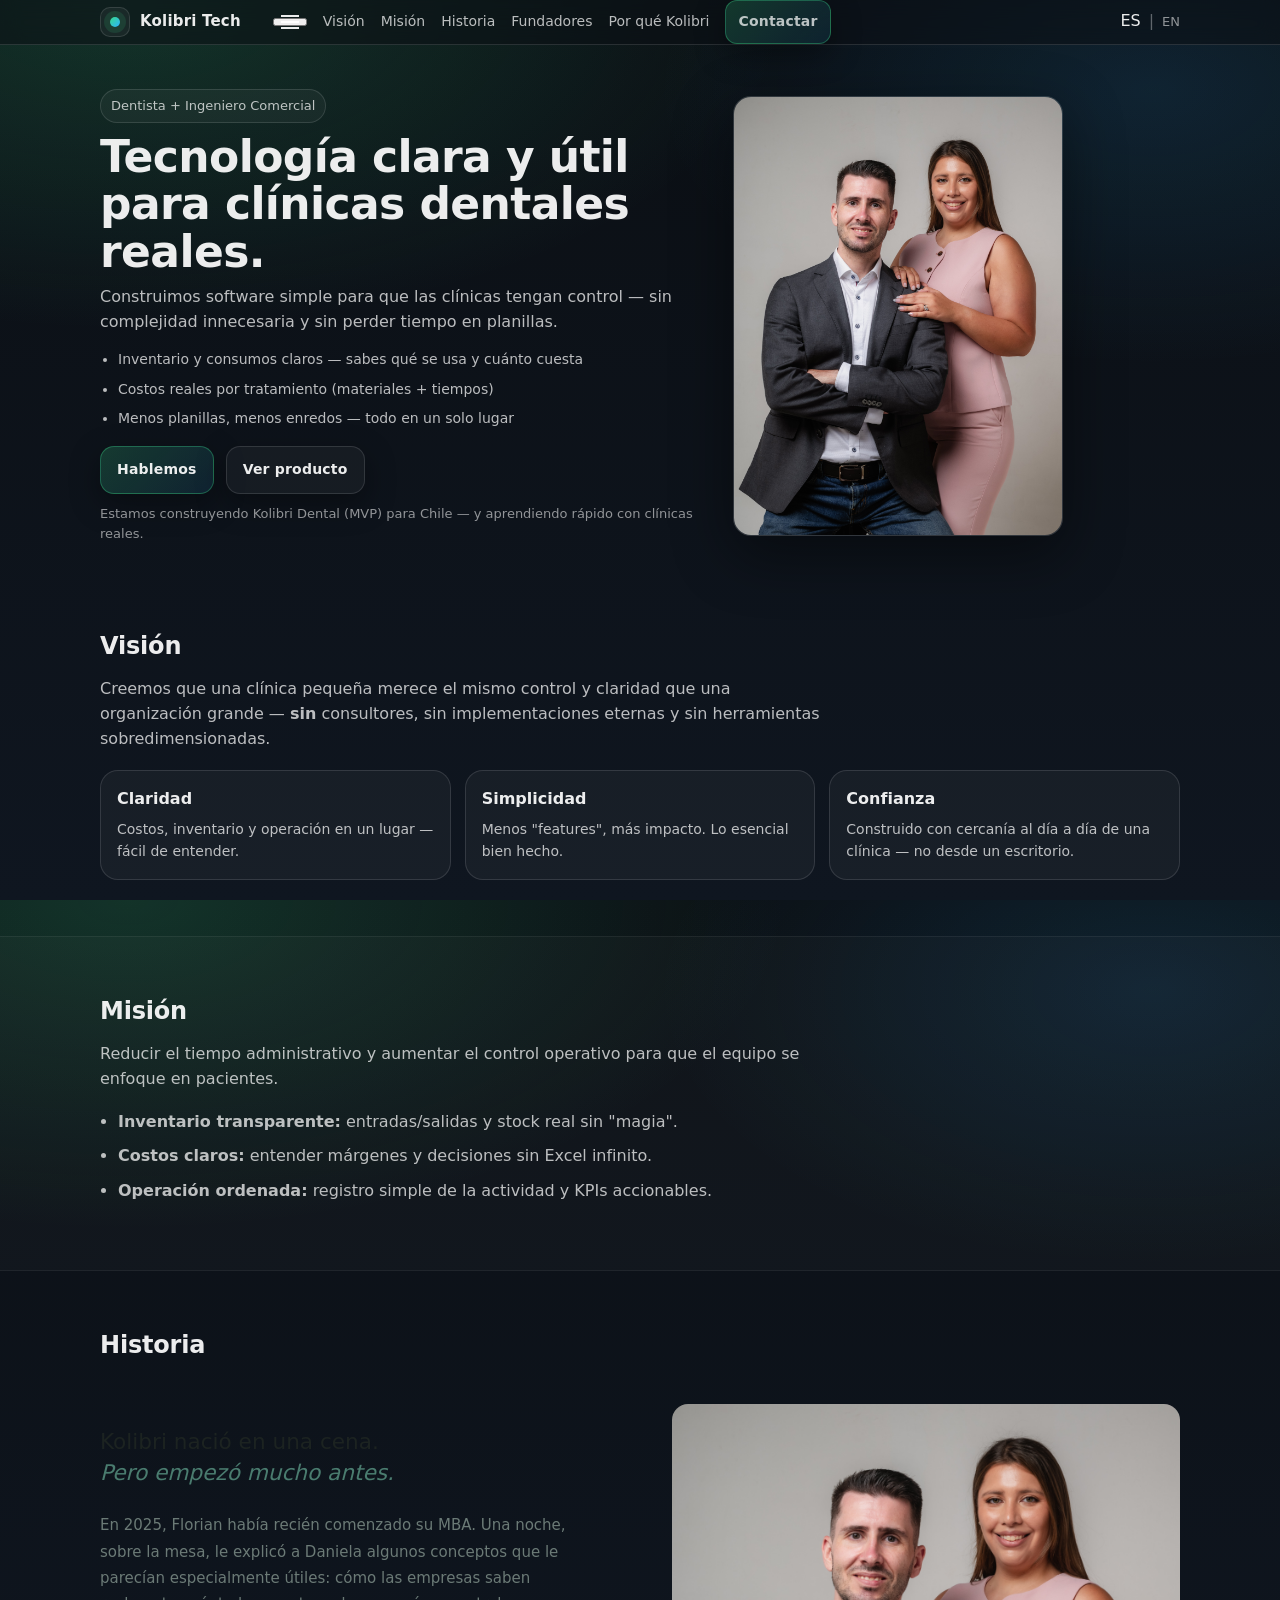
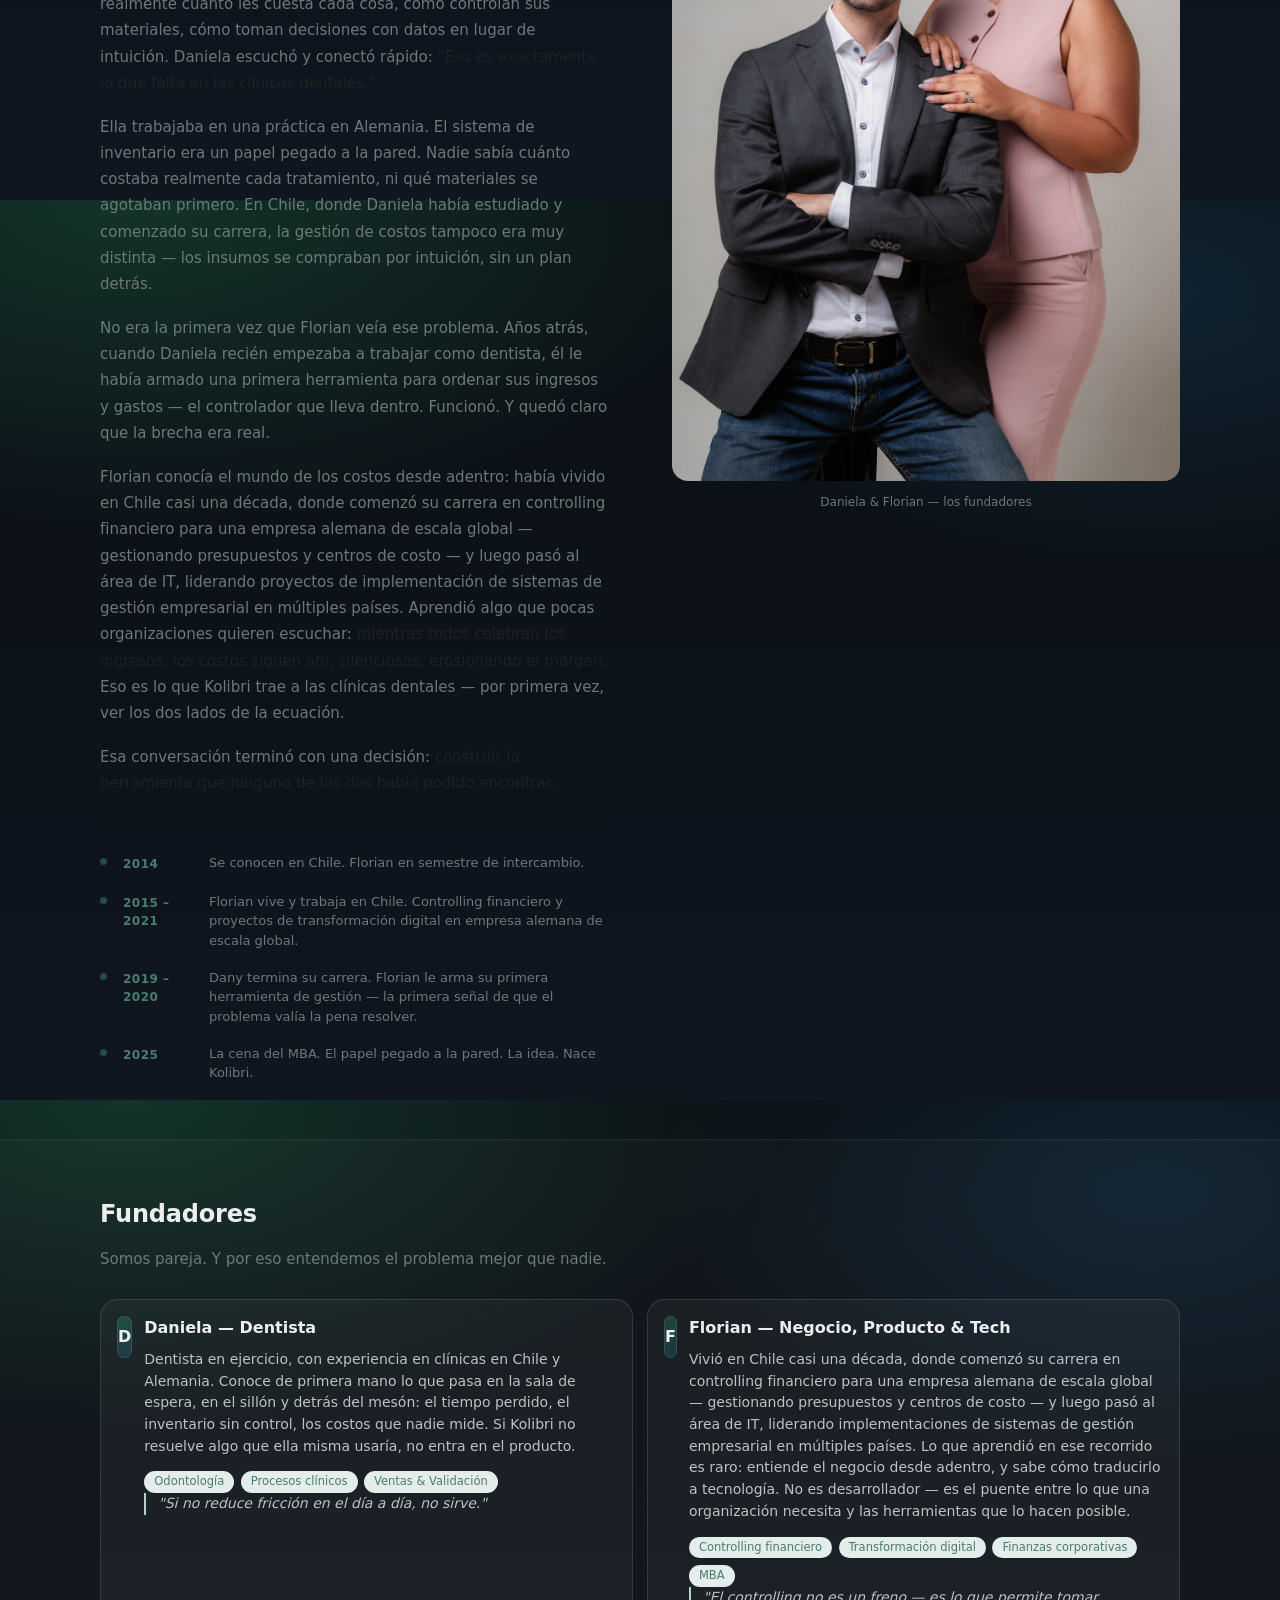
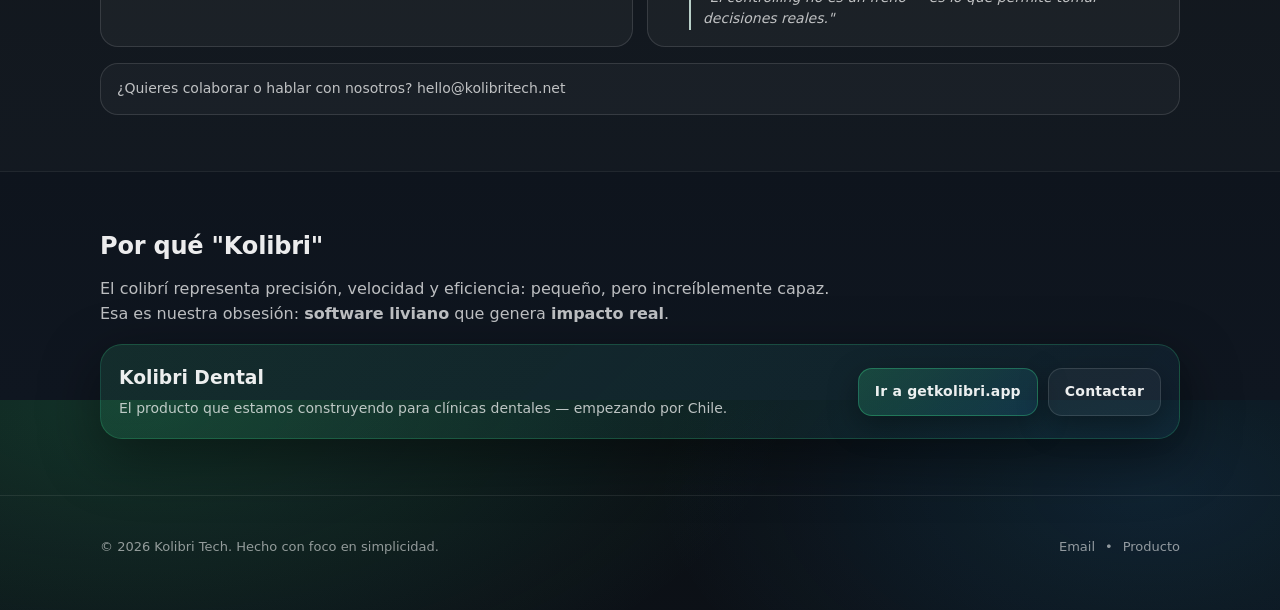
==== index.html @ c6920076 "Update index.html Update Text & Style" ====
<!doctype html>
<html lang="es">
<head>
  <meta charset="utf-8" />
  <meta name="viewport" content="width=device-width,initial-scale=1" />
  <title>Kolibri Tech</title>
  <meta name="description" content="Kolibri Tech — tecnología simple y útil para clínicas dentales reales en Latinoamérica." />
  <link rel="icon" type="image/svg+xml" href="/assets/icons/favicon.svg" />
  <meta property="og:title" content="Kolibri Tech" />
  <meta property="og:description" content="Tecnología simple y útil para clínicas dentales reales en Latinoamérica." />
  <meta property="og:type" content="website" />
  <link rel="stylesheet" href="/css/styles.css" />
  <link rel="canonical" href="https://kolibritech.net/" />
  <link rel="alternate" hreflang="es" href="https://kolibritech.net/" />
  <link rel="alternate" hreflang="en" href="https://kolibritech.net/en/" />
 
  <style>
    /* ── HISTORIA ── */
    .historia__layout {
      display: grid;
      grid-template-columns: 1fr 1fr;
      gap: 4rem;
      align-items: start;
      margin-top: 2.5rem;
    }
    .historia__intro {
      font-size: 1.35rem;
      font-weight: 400;
      line-height: 1.45;
      color: var(--color-text, #1C2321);
      margin-bottom: 1.5rem;
    }
    .historia__intro em {
      font-style: italic;
      color: var(--color-green, #4A7C6F);
    }
    .historia__body p {
      font-size: 15px;
      line-height: 1.75;
      color: var(--color-muted, #6B7A76);
      margin-bottom: 1.1rem;
    }
    .historia__body p:last-child { margin-bottom: 0; }
    .historia__body strong {
      color: var(--color-text, #1C2321);
      font-weight: 500;
    }
 
    /* Timeline strip */
    .historia__timeline {
      display: flex;
      flex-direction: column;
      gap: 0;
      margin-top: 2rem;
      border-top: 1px solid var(--color-border, rgba(28,35,33,.1));
      padding-top: 1.5rem;
    }
    .tl-item {
      display: flex;
      gap: 1rem;
      padding-bottom: 1.1rem;
      position: relative;
    }
    .tl-item:last-child { padding-bottom: 0; }
    .tl-year {
      font-size: 12px;
      font-weight: 600;
      color: #4A7C6F;
      min-width: 70px;
      padding-top: 2px;
      letter-spacing: .04em;
    }
    .tl-text {
      font-size: 13px;
      color: var(--color-muted, #6B7A76);
      line-height: 1.5;
    }
    .tl-dot {
      width: 7px;
      height: 7px;
      border-radius: 50%;
      background: #4A7C6F;
      margin-top: 5px;
      flex-shrink: 0;
      opacity: .5;
    }
 
    /* Photo column */
    .historia__photo-col {
      position: sticky;
      top: 80px;
    }
    .historia__photo {
      width: 100%;
      border-radius: 16px;
      display: block;
      object-fit: cover;
      aspect-ratio: 3/4;
    }
    .historia__photo-caption {
      font-size: 12px;
      color: var(--color-muted, #6B7A76);
      margin-top: .75rem;
      text-align: center;
    }
 
    /* ── FUNDADORES revisados ── */
    .founders__photo {
      width: 100%;
      border-radius: 14px;
      margin-bottom: 2rem;
      display: block;
      object-fit: cover;
      max-height: 320px;
      object-position: top;
    }
    .founderCard__tags {
      display: flex;
      flex-wrap: wrap;
      gap: .4rem;
      margin-top: .875rem;
    }
    .founderCard__tag {
      background: var(--color-green-light, #E4EDEB);
      color: #4A7C6F;
      border-radius: 100px;
      padding: 2px 10px;
      font-size: 11.5px;
    }
    .founderCard__quote {
      font-size: 13px;
      font-style: italic;
      color: var(--color-muted, #6B7A76);
      border-left: 2px solid #B8CFC8;
      padding-left: .75rem;
      margin-top: .875rem;
    }
    .founders__subhead {
      font-size: 15px;
      color: var(--color-muted, #6B7A76);
      margin-bottom: 1.75rem;
      max-width: 540px;
    }
 
    /* ── HERO badge ── */
    .badge--duo {
      display: inline-flex;
      align-items: center;
      gap: .4rem;
    }
    .badge--duo span { opacity: .45; }
 
    /* Responsive */
    @media (max-width: 760px) {
      .historia__layout { grid-template-columns: 1fr; gap: 2rem; }
      .historia__photo-col { position: static; }
      .historia__photo { aspect-ratio: 4/3; }
    }
  </style>
</head>
<body>
  <a class="skip-link" href="#main">Saltar al contenido</a>
 
  <!-- Header -->
  <header class="header">
    <div class="container header__inner">
      <a class="brand" href="#">
        <span class="brand__mark" aria-hidden="true"><span class="dot"></span></span>
        <span class="brand__text">Kolibri Tech</span>
      </a>
      <nav class="nav" aria-label="Navegación principal">
        <button class="nav__toggle" type="button" aria-expanded="false" aria-controls="navMenu">
          <span class="nav__toggleLines" aria-hidden="true"></span>
          <span class="sr-only">Abrir menú</span>
        </button>
        <ul class="nav__menu" id="navMenu">
          <li><a href="#vision">Visión</a></li>
          <li><a href="#mission">Misión</a></li>
          <li><a href="#story">Historia</a></li>
          <li><a href="#founders">Fundadores</a></li>
          <li><a href="#why">Por qué Kolibri</a></li>
          <li><a class="btn btn--small" href="mailto:hello@kolibritech.net">Contactar</a></li>
        </ul>
        <div class="lang" aria-label="Selector de idioma">
          <span class="lang__active">ES</span>
          <span class="lang__sep">|</span>
          <a class="lang__link" href="/en/">EN</a>
        </div>
      </nav>
    </div>
  </header>
 
  <main id="main">
 
    <!-- Hero -->
    <section class="hero">
      <div class="container hero__grid">
        <div class="hero__copy">
          <p class="badge">Dentista + Ingeniero Comercial</p>
          <h1>Tecnología clara y útil para clínicas dentales reales.</h1>
          <p class="lead">
            Construimos software simple para que las clínicas tengan control — sin complejidad innecesaria y sin perder tiempo en planillas.
          </p>
          <ul class="hero__bullets">
            <li>Inventario y consumos claros — sabes qué se usa y cuánto cuesta</li>
            <li>Costos reales por tratamiento (materiales + tiempos)</li>
            <li>Menos planillas, menos enredos — todo en un solo lugar</li>
          </ul>
          <div class="hero__cta">
            <a class="btn" href="mailto:hello@kolibritech.net">Hablemos</a>
            <a class="btn btn--ghost" href="https://getkolibri.app" target="_blank" rel="noreferrer">Ver producto</a>
          </div>
          <p class="fineprint">
            Estamos construyendo Kolibri Dental (MVP) para Chile — y aprendiendo rápido con clínicas reales.
          </p>
        </div>
        <div class="hero__media" aria-label="Foto de los fundadores">
          <img class="hero__photo" src="/img/founders.jpg" alt="Daniela y Florian, fundadores de Kolibri Tech" loading="eager" />
        </div>
      </div>
    </section>
 
    <!-- Vision -->
    <section class="section" id="vision">
      <div class="container">
        <h2>Visión</h2>
        <p class="textWide">
          Creemos que una clínica pequeña merece el mismo control y claridad que una organización grande —
          <strong>sin</strong> consultores, sin implementaciones eternas y sin herramientas sobredimensionadas.
        </p>
        <div class="cards">
          <div class="card">
            <h3>Claridad</h3>
            <p>Costos, inventario y operación en un lugar — fácil de entender.</p>
          </div>
          <div class="card">
            <h3>Simplicidad</h3>
            <p>Menos "features", más impacto. Lo esencial bien hecho.</p>
          </div>
          <div class="card">
            <h3>Confianza</h3>
            <p>Construido con cercanía al día a día de una clínica — no desde un escritorio.</p>
          </div>
        </div>
      </div>
    </section>
 
    <!-- Mission -->
    <section class="section section--alt" id="mission">
      <div class="container">
        <h2>Misión</h2>
        <p class="textWide">
          Reducir el tiempo administrativo y aumentar el control operativo para que el equipo se enfoque en pacientes.
        </p>
        <ul class="bullets">
          <li><strong>Inventario transparente:</strong> entradas/salidas y stock real sin "magia".</li>
          <li><strong>Costos claros:</strong> entender márgenes y decisiones sin Excel infinito.</li>
          <li><strong>Operación ordenada:</strong> registro simple de la actividad y KPIs accionables.</li>
        </ul>
      </div>
    </section>
 
    <!-- Historia -->
    <section class="section" id="story">
      <div class="container">
        <h2>Historia</h2>
 
        <div class="historia__layout">
 
          <!-- LEFT: texto -->
          <div>
            <p class="historia__intro">
              Kolibri nació en una cena.<br>
              <em>Pero empezó mucho antes.</em>
            </p>
 
            <div class="historia__body">
              <p>
                En 2025, Florian había recién comenzado su MBA. Una noche, sobre la mesa,
                le explicó a Daniela algunos conceptos que le parecían especialmente útiles:
                cómo las empresas saben realmente cuánto les cuesta cada cosa, cómo controlan
                sus materiales, cómo toman decisiones con datos en lugar de intuición.
                Daniela escuchó y conectó rápido:
                <strong>"Eso es exactamente lo que falta en las clínicas dentales."</strong>
              </p>
              <p>
                Ella trabajaba en una práctica en Alemania. El sistema de inventario
                era un papel pegado a la pared. Nadie sabía cuánto costaba realmente
                cada tratamiento, ni qué materiales se agotaban primero. En Chile,
                donde Daniela había estudiado y comenzado su carrera, la gestión de costos
                tampoco era muy distinta — los insumos se compraban por intuición, sin un plan detrás.
              </p>
              <p>
                No era la primera vez que Florian veía ese problema. Años atrás, cuando
                Daniela recién empezaba a trabajar como dentista, él le había armado una
                primera herramienta para ordenar sus ingresos y gastos — el controlador
                que lleva dentro. Funcionó. Y quedó claro que la brecha era real.
              </p>
              <p>
                Florian conocía el mundo de los costos desde adentro: había vivido en Chile
                casi una década, donde comenzó su carrera en controlling financiero para una
                empresa alemana de escala global — gestionando presupuestos y centros de costo —
                y luego pasó al área de IT, liderando proyectos de implementación de sistemas
                de gestión empresarial en múltiples países. Aprendió algo que pocas
                organizaciones quieren escuchar: <strong>mientras todos celebran los ingresos,
                los costos siguen ahí, silenciosos, erosionando el margen.</strong>
                Eso es lo que Kolibri trae a las clínicas dentales — por primera vez,
                ver los dos lados de la ecuación.
              </p>
              <p>
                Esa conversación terminó con una decisión:
                <strong>construir la herramienta que ninguno de los dos había podido encontrar.</strong>
              </p>
            </div>
 
            <div class="historia__timeline">
              <div class="tl-item">
                <div class="tl-dot"></div>
                <div class="tl-year">2014</div>
                <div class="tl-text">Se conocen en Chile. Florian en semestre de intercambio.</div>
              </div>
              <div class="tl-item">
                <div class="tl-dot"></div>
                <div class="tl-year">2015 – 2021</div>
                <div class="tl-text">Florian vive y trabaja en Chile. Controlling financiero y proyectos de transformación digital en empresa alemana de escala global.</div>
              </div>
              <div class="tl-item">
                <div class="tl-dot"></div>
                <div class="tl-year">2019 – 2020</div>
                <div class="tl-text">Dany termina su carrera. Florian le arma su primera herramienta de gestión — la primera señal de que el problema valía la pena resolver.</div>
              </div>
              <div class="tl-item">
                <div class="tl-dot"></div>
                <div class="tl-year">2025</div>
                <div class="tl-text">La cena del MBA. El papel pegado a la pared. La idea. Nace Kolibri.</div>
              </div>
            </div>
          </div>
 
          <!-- RIGHT: foto -->
          <div class="historia__photo-col">
            <img
              class="historia__photo"
              src="/img/founders.jpg"
              alt="Daniela y Florian, fundadores de Kolibri Tech"
              loading="lazy"
            />
            <p class="historia__photo-caption">Daniela &amp; Florian — los fundadores</p>
          </div>
 
        </div>
      </div>
    </section>
 
    <!-- Fundadores -->
    <section class="section section--alt" id="founders">
      <div class="container">
        <h2>Fundadores</h2>
        <p class="founders__subhead">
          Somos pareja. Y por eso entendemos el problema mejor que nadie.
        </p>
 
        <div class="founders">
          <article class="founderCard">
            <div class="founderCard__avatar" aria-hidden="true">D</div>
            <div>
              <h3>Daniela — Dentista</h3>
              <p>
                Dentista en ejercicio, con experiencia en clínicas en Chile y Alemania.
                Conoce de primera mano lo que pasa en la sala de espera, en el sillón
                y detrás del mesón: el tiempo perdido, el inventario sin control, los costos
                que nadie mide. Si Kolibri no resuelve algo que ella misma usaría,
                no entra en el producto.
              </p>
              <div class="founderCard__tags">
                <span class="founderCard__tag">Odontología</span>
                <span class="founderCard__tag">Procesos clínicos</span>
                <span class="founderCard__tag">Ventas &amp; Validación</span>
              </div>
              <p class="founderCard__quote">"Si no reduce fricción en el día a día, no sirve."</p>
            </div>
          </article>
 
          <article class="founderCard">
            <div class="founderCard__avatar" aria-hidden="true">F</div>
            <div>
              <h3>Florian — Negocio, Producto &amp; Tech</h3>
              <p>
                Vivió en Chile casi una década, donde comenzó su carrera en controlling
                financiero para una empresa alemana de escala global — gestionando presupuestos
                y centros de costo — y luego pasó al área de IT, liderando implementaciones
                de sistemas de gestión empresarial en múltiples países. Lo que aprendió en ese
                recorrido es raro: entiende el negocio desde adentro, y sabe cómo traducirlo
                a tecnología. No es desarrollador — es el puente entre lo que una organización
                necesita y las herramientas que lo hacen posible.
              </p>
              <div class="founderCard__tags">
                <span class="founderCard__tag">Controlling financiero</span>
                <span class="founderCard__tag">Transformación digital</span>
                <span class="founderCard__tag">Finanzas corporativas</span>
                <span class="founderCard__tag">MBA</span>
              </div>
              <p class="founderCard__quote">"El controlling no es un freno — es lo que permite tomar decisiones reales."</p>
            </div>
          </article>
        </div>
 
        <div class="note">
          <p>¿Quieres colaborar o hablar con nosotros? <a href="mailto:hello@kolibritech.net">hello@kolibritech.net</a></p>
        </div>
      </div>
    </section>
 
    <!-- Why Kolibri -->
    <section class="section" id="why">
      <div class="container">
        <h2>Por qué "Kolibri"</h2>
        <p class="textWide">
          El colibrí representa precisión, velocidad y eficiencia: pequeño, pero increíblemente capaz.
          Esa es nuestra obsesión: <strong>software liviano</strong> que genera <strong>impacto real</strong>.
        </p>
        <div class="ctaCard">
          <div>
            <h3>Kolibri Dental</h3>
            <p>El producto que estamos construyendo para clínicas dentales — empezando por Chile.</p>
          </div>
          <div class="ctaCard__actions">
            <a class="btn" href="https://getkolibri.app" target="_blank" rel="noreferrer">Ir a getkolibri.app</a>
            <a class="btn btn--ghost" href="mailto:hello@kolibritech.net">Contactar</a>
          </div>
        </div>
      </div>
    </section>
 
    <!-- Footer -->
    <footer class="footer">
      <div class="container footer__inner">
        <p>© <span id="year"></span> Kolibri Tech. Hecho con foco en simplicidad.</p>
        <div class="footer__links">
          <a href="mailto:hello@kolibritech.net">Email</a>
          <span aria-hidden="true">•</span>
          <a href="https://getkolibri.app" target="_blank" rel="noreferrer">Producto</a>
        </div>
      </div>
    </footer>
 
  </main>
  <script src="/js/main.js"></script>
</body>
</html>
---- css/styles.css ----
:root{
  --bg: #0b0f14;
  --bg2: #0f1620;
  --card: rgba(255,255,255,0.06);
  --card2: rgba(255,255,255,0.10);
  --text: rgba(255,255,255,0.92);
  --muted: rgba(255,255,255,0.72);
  --muted2: rgba(255,255,255,0.55);
  --border: rgba(255,255,255,0.12);
  --accent: #39d98a; /* Kolibri-ish green (adjust later) */
  --accent2: #2bb3ff;
  --shadow: 0 18px 60px rgba(0,0,0,0.45);
  --radius: 18px;
  --max: 1080px;
  --font: ui-sans-serif, system-ui, -apple-system, Segoe UI, Roboto, Helvetica, Arial, "Apple Color Emoji","Segoe UI Emoji";
}

*{ box-sizing:border-box; }
html,body{ height:100%; }
body{
  margin:0;
  background: radial-gradient(1200px 600px at 10% 0%, rgba(57,217,138,0.18), transparent 55%),
              radial-gradient(900px 500px at 90% 10%, rgba(43,179,255,0.12), transparent 55%),
              linear-gradient(180deg, var(--bg), var(--bg2));
  color:var(--text);
  font-family:var(--font);
  line-height:1.55;
}

a{ color:inherit; text-decoration:none; }
a:hover{ text-decoration:underline; text-underline-offset: 4px; }

.container{
  width: min(var(--max), calc(100% - 40px));
  margin: 0 auto;
}

.sr-only{
  position:absolute;
  width:1px;height:1px;
  padding:0;margin:-1px;
  overflow:hidden;clip:rect(0,0,0,0);
  white-space:nowrap;border:0;
}

.skip-link{
  position:absolute;
  left:-999px; top:auto;
  width:1px; height:1px;
  overflow:hidden;
}
.skip-link:focus{
  left:20px; top:16px;
  width:auto; height:auto;
  padding:10px 12px;
  background: rgba(0,0,0,0.7);
  border:1px solid var(--border);
  border-radius: 10px;
  z-index: 9999;
}

/* Header */
.header{
  position: sticky;
  top: 0;
  z-index: 50;
  backdrop-filter: blur(10px);
  background: rgba(11,15,20,0.55);
  border-bottom: 1px solid var(--border);
}
.header__inner {
  display: flex;
  align-items: center;
  gap: 2rem;
}

.brand{
  display:flex;
  align-items:center;
  gap:10px;
  font-weight: 700;
  letter-spacing: 0.2px;
}
.brand__mark{
  width: 30px;
  height: 30px;
  border-radius: 10px;
  border: 1px solid var(--border);
  display:grid;
  place-items:center;
  background: rgba(255,255,255,0.05);
}
.brand__mark .dot{
  width: 10px;
  height: 10px;
  border-radius: 999px;
  background: linear-gradient(135deg, var(--accent), var(--accent2));
  box-shadow: 0 0 0 6px rgba(57,217,138,0.12);
}
.brand__text{ font-size: 15px; }

/* Nav */
.nav{
  position: relative;
  flex: 1;            /* NEU: nimmt den verfügbaren Platz ein */
  display: flex;      /* NEU: damit Menü + Language sauber in einer Linie sind */
  align-items: center;
  justify-content: flex-end;  /* Menü nach rechts schieben */
  gap: 16px;
}
.nav__toggleLines{
  display:block;
  width:18px;height:2px;
  background: var(--text);
  position:relative;
}
.nav__toggleLines::before,
.nav__toggleLines::after{
  content:"";
  position:absolute; left:0;
  width:18px;height:2px;
  background: var(--text);
}
.nav__toggleLines::before{ top:-6px; }
.nav__toggleLines::after{ top:6px; }

.nav__menu{
  list-style:none;
  display:flex;
  align-items:center;
  gap:16px;
  margin:0;
  padding:0;
}
.nav__menu a{
  color: var(--muted);
  font-size: 14px;
}
.nav__menu a:hover{ color: var(--text); text-decoration:none; }

@media (max-width: 860px){
  .nav__toggle{ display:inline-flex; align-items:center; }
  .nav__menu{
    position:absolute;
    right:0;
    top:52px;
    width: min(320px, calc(100vw - 24px));
    display:none;
    flex-direction:column;
    align-items:stretch;
    gap:0;
    padding:10px;
    border-radius: 14px;
    background: rgba(11,15,20,0.92);
    border:1px solid var(--border);
    box-shadow: var(--shadow);
  }
  .nav__menu.open{ display:flex; }
  .nav__menu li a{
    display:block;
    padding:12px 10px;
    border-radius: 12px;
  }
  .nav__menu li a:hover{
    background: rgba(255,255,255,0.06);
  }
}

.lang{
  display:flex;
  align-items:center;
  gap:8px;
  margin-left: auto;   /* statt 14px */
}
.lang__link{
  color: var(--muted2);
  font-size: 13px;
  text-decoration: none;
}
.lang__link:hover{ color: var(--text); text-decoration:none; }
.lang__link--active{
  color: var(--text);
  font-weight: 700;
}
.lang__sep{ color: rgba(255,255,255,0.35); }

/* Buttons */
.btn{
  display:inline-flex;
  align-items:center;
  justify-content:center;
  gap:10px;
  padding: 12px 16px;
  border-radius: 14px;
  border: 1px solid rgba(57,217,138,0.35);
  background: linear-gradient(135deg, rgba(57,217,138,0.20), rgba(43,179,255,0.10));
  color: var(--text);
  font-weight: 650;
  font-size: 14px;
  letter-spacing: 0.2px;
  box-shadow: 0 10px 30px rgba(0,0,0,0.35);
  text-decoration:none;
}
.btn:hover{ text-decoration:none; transform: translateY(-1px); }
.btn:active{ transform: translateY(0); }

.btn--ghost{
  border: 1px solid var(--border);
  background: rgba(255,255,255,0.04);
}
.btn--small{
  padding: 10px 12px;
  border-radius: 12px;
}

/* Hero */
.hero{
  padding: 44px 0 28px;
}
.hero__grid{
  display:grid;
  grid-template-columns: 1.15fr 0.85fr;
  gap: 28px;
  align-items:center;
}
.badge{
  display:inline-flex;
  gap:8px;
  align-items:center;
  padding: 6px 10px;
  border: 1px solid var(--border);
  border-radius: 999px;
  color: var(--muted);
  background: rgba(255,255,255,0.04);
  font-size: 13px;
  margin: 0 0 10px;
}
.hero h1{
  margin: 0 0 10px;
  font-size: clamp(30px, 4vw, 44px);
  line-height: 1.08;
  letter-spacing: -0.6px;
}
.lead{
  margin: 0 0 14px;
  color: var(--muted);
  font-size: 16px;
  max-width: 60ch;
}
.hero__cta{
  display:flex;
  flex-wrap:wrap;
  gap: 12px;
  margin: 4px 0 10px;
}
.fineprint{
  margin: 0;
  color: var(--muted2);
  font-size: 13px;
}

.hero__media{
  border-radius: var(--radius);
  border: 1px solid var(--border);
  background: rgba(255,255,255,0.03);
  box-shadow: var(--shadow);
  overflow:hidden;

  /* NEW: portrait-card behaviour */
  aspect-ratio: 3 / 4;
  max-height: 440px;
}

.hero__bullets{
  margin: 0 0 16px;
  padding-left: 18px;
  color: var(--muted);
  font-size: 14px;
}
.hero__bullets li{ margin: 8px 0; }

.hero__photo{
  width: 100%;
  height: 100%;
  display: block;
  object-fit: cover;
  object-position: 50% 12%;
}

@media (max-width: 860px){
  .hero__grid{ grid-template-columns: 1fr; }
  .hero{ padding-top: 40px; }

  .hero__media{
    aspect-ratio: 16 / 10;
    max-height: 360px;
  }
  .hero__photo{
    object-position: 50% 6%;
  }
}

/* Sections */
.section{
  padding: 56px 0;
}
.section--alt{
  background: rgba(255,255,255,0.02);
  border-top: 1px solid rgba(255,255,255,0.06);
  border-bottom: 1px solid rgba(255,255,255,0.06);
}
.section h2{
  margin:0 0 12px;
  font-size: 24px;
  letter-spacing: -0.2px;
}
.textWide{
  max-width: 72ch;
  color: var(--muted);
  margin: 0 0 18px;
}

/* Cards */
.cards{
  display:grid;
  grid-template-columns: repeat(3, 1fr);
  gap: 14px;
  margin-top: 16px;
}
.card{
  border: 1px solid var(--border);
  border-radius: var(--radius);
  padding: 16px;
  background: rgba(255,255,255,0.04);
}
.card h3{
  margin:0 0 8px;
  font-size: 16px;
}
.card p{
  margin:0;
  color: var(--muted);
  font-size: 14px;
}

@media (max-width: 860px){
  .cards{ grid-template-columns: 1fr; }
}

/* Bullets */
.bullets{
  margin: 14px 0 0;
  padding-left: 18px;
  color: var(--muted);
}
.bullets li{ margin: 10px 0; }

/* Story */
.story{
  display:grid;
  grid-template-columns: repeat(3, 1fr);
  gap: 14px;
  margin-top: 12px;
}
.story__block{
  border: 1px solid var(--border);
  border-radius: var(--radius);
  padding: 16px;
  background: rgba(255,255,255,0.03);
}
.story__block h3{ margin:0 0 8px; font-size: 16px; }
.story__block p{ margin:0; color: var(--muted); font-size: 14px; }

@media (max-width: 860px){
  .story{ grid-template-columns: 1fr; }
}

/* Founders */
.founders{
  display:grid;
  grid-template-columns: 1fr 1fr;
  gap: 14px;
  margin-top: 12px;
}
.founderCard{
  display:flex;
  gap: 12px;
  align-items:flex-start;
  border: 1px solid var(--border);
  border-radius: var(--radius);
  padding: 16px;
  background: rgba(255,255,255,0.04);
}
.founderCard__avatar{
  width: 42px;
  height: 42px;
  border-radius: 14px;
  display:grid;
  place-items:center;
  font-weight: 800;
  background: linear-gradient(135deg, rgba(57,217,138,0.22), rgba(43,179,255,0.14));
  border: 1px solid rgba(255,255,255,0.10);
}
.founderCard h3{ margin:0 0 8px; font-size: 16px; }
.founderCard p{ margin:0; color: var(--muted); font-size: 14px; }

@media (max-width: 860px){
  .founders{ grid-template-columns: 1fr; }
}

.note{
  margin-top: 16px;
  border: 1px solid var(--border);
  border-radius: var(--radius);
  padding: 14px 16px;
  background: rgba(255,255,255,0.03);
}
.note p{ margin:0; color: var(--muted); font-size: 14px; }

/* CTA Card */
.ctaCard{
  display:flex;
  align-items:center;
  justify-content:space-between;
  gap: 16px;
  border: 1px solid rgba(57,217,138,0.22);
  border-radius: calc(var(--radius) + 4px);
  padding: 18px;
  background: linear-gradient(135deg, rgba(57,217,138,0.12), rgba(43,179,255,0.06));
  box-shadow: var(--shadow);
}
.ctaCard h3{ margin:0 0 6px; }
.ctaCard p{ margin:0; color: var(--muted); font-size: 14px; }
.ctaCard__actions{ display:flex; flex-wrap:wrap; gap: 10px; }

@media (max-width: 860px){
  .ctaCard{ flex-direction:column; align-items:flex-start; }
}

/* Footer */
.footer{
  padding: 28px 0 40px;
  border-top: 1px solid rgba(255,255,255,0.08);
}
.footer__inner{
  display:flex;
  align-items:center;
  justify-content:space-between;
  gap: 12px;
  color: var(--muted2);
  font-size: 13px;
}
.footer__links{
  display:flex;
  gap: 10px;
  align-items:center;
}
.footer__links a{ color: var(--muted2); }
.footer__links a:hover{ color: var(--text); text-decoration:none; }

@media (max-width: 860px){
  .footer__inner{ flex-direction:column; align-items:flex-start; }
}
/* =========================
   Language switch – mobile
   ========================= */
@media (max-width: 860px){
  .nav{
    justify-content: flex-end;
  }

  .lang{
    margin-left: 12px; /* neben Burger, nicht zentriert */
  }
}
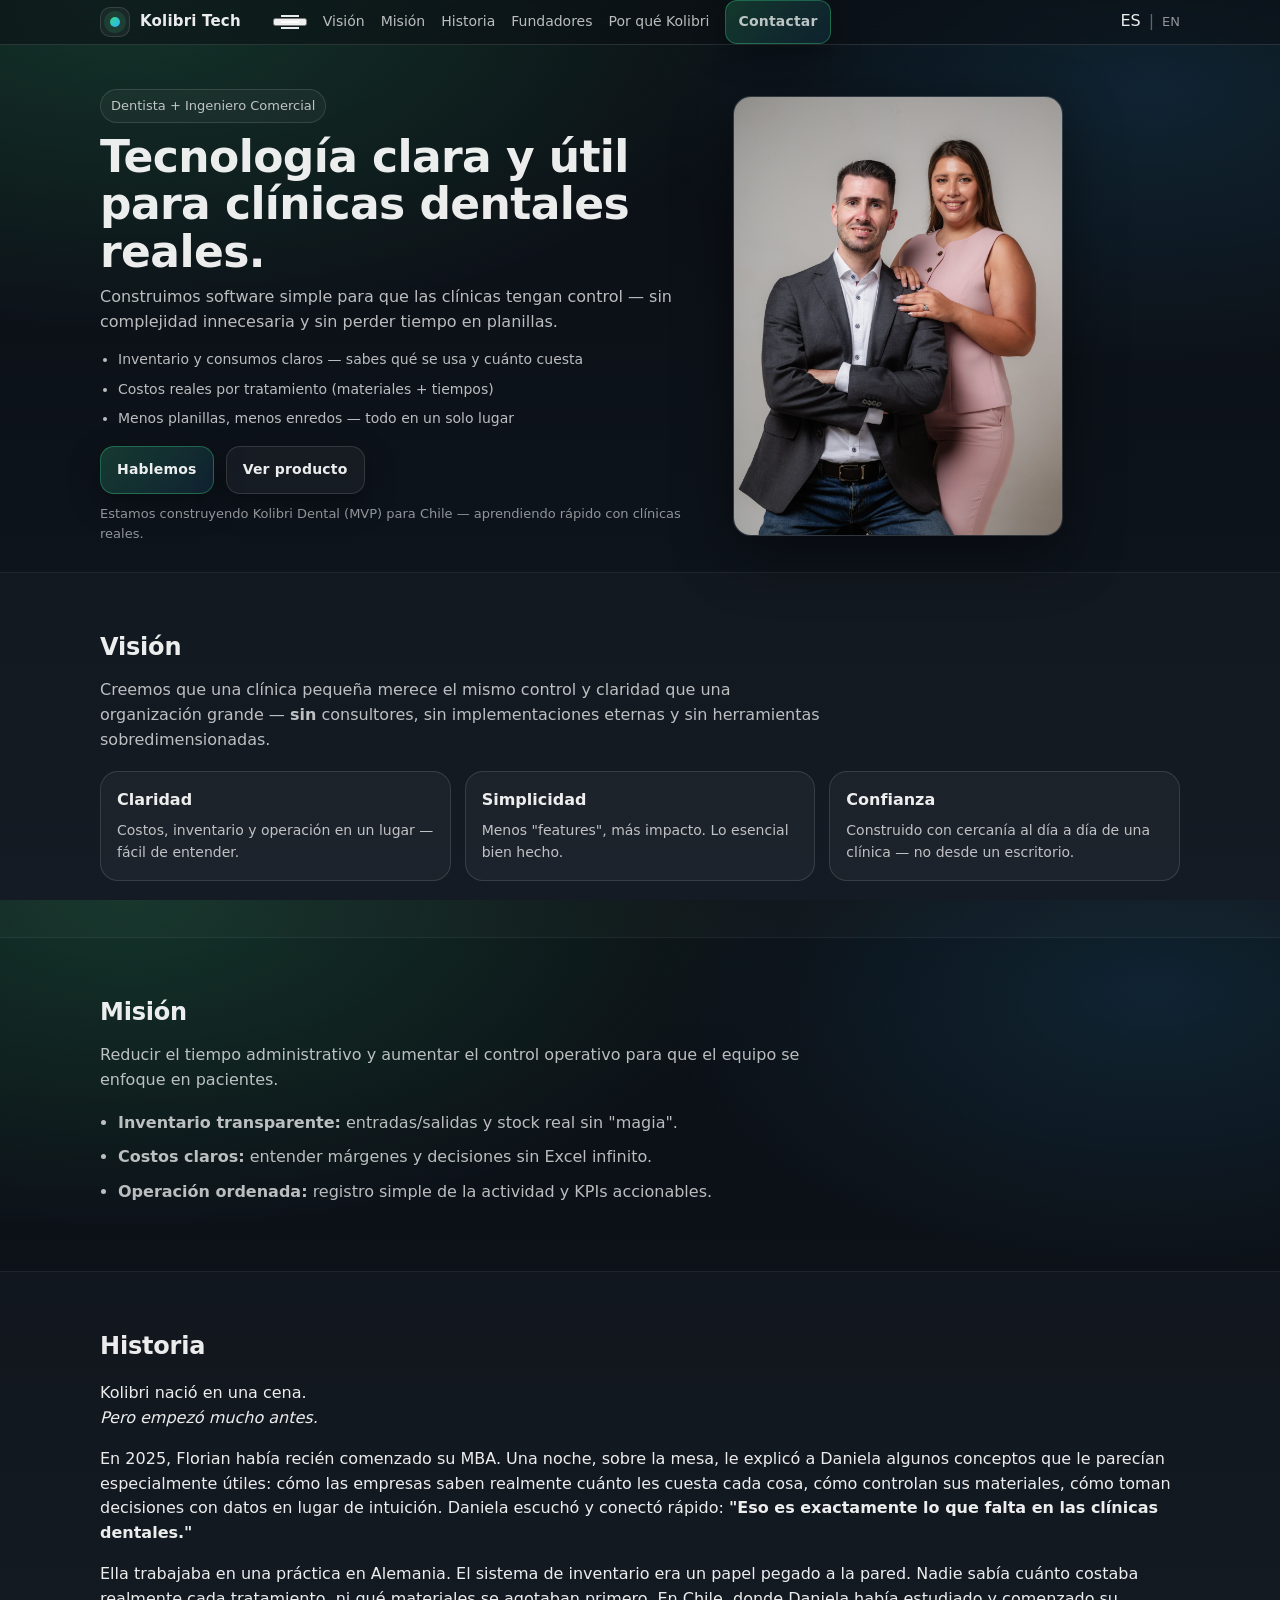
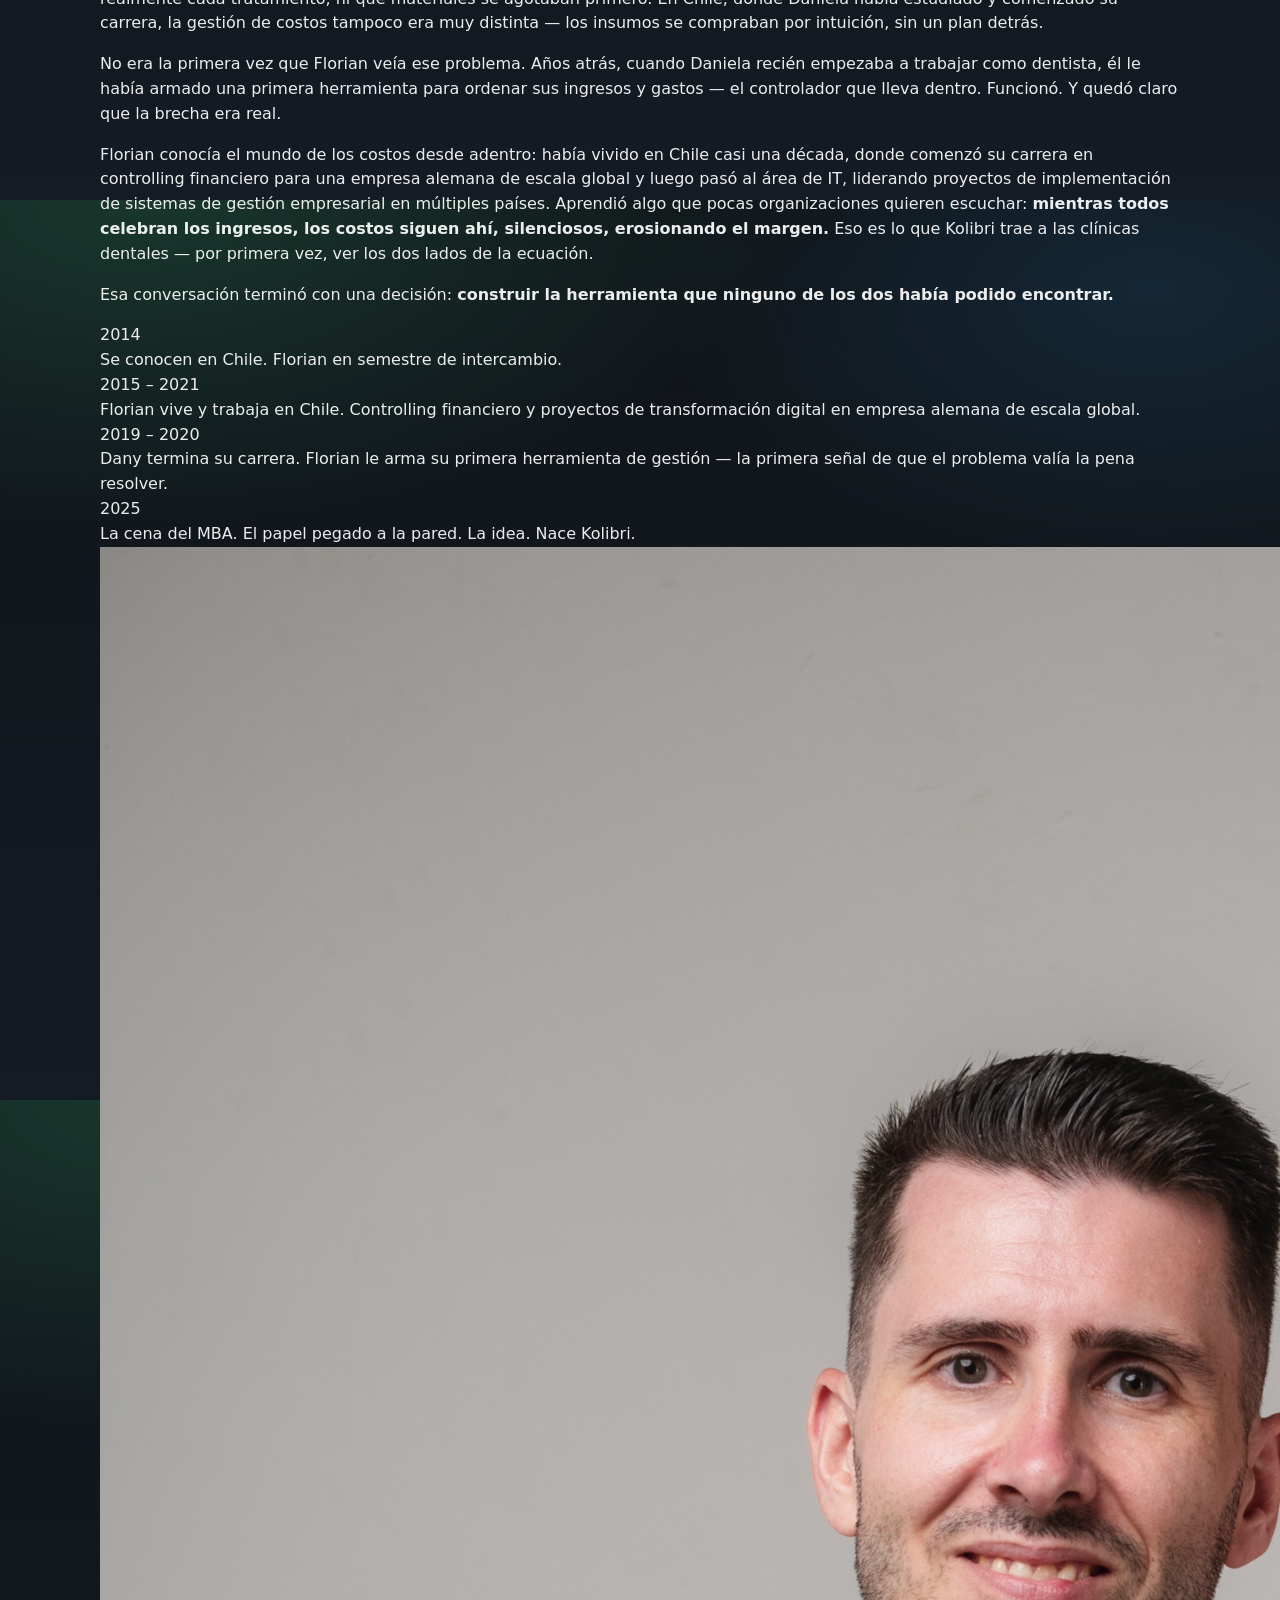
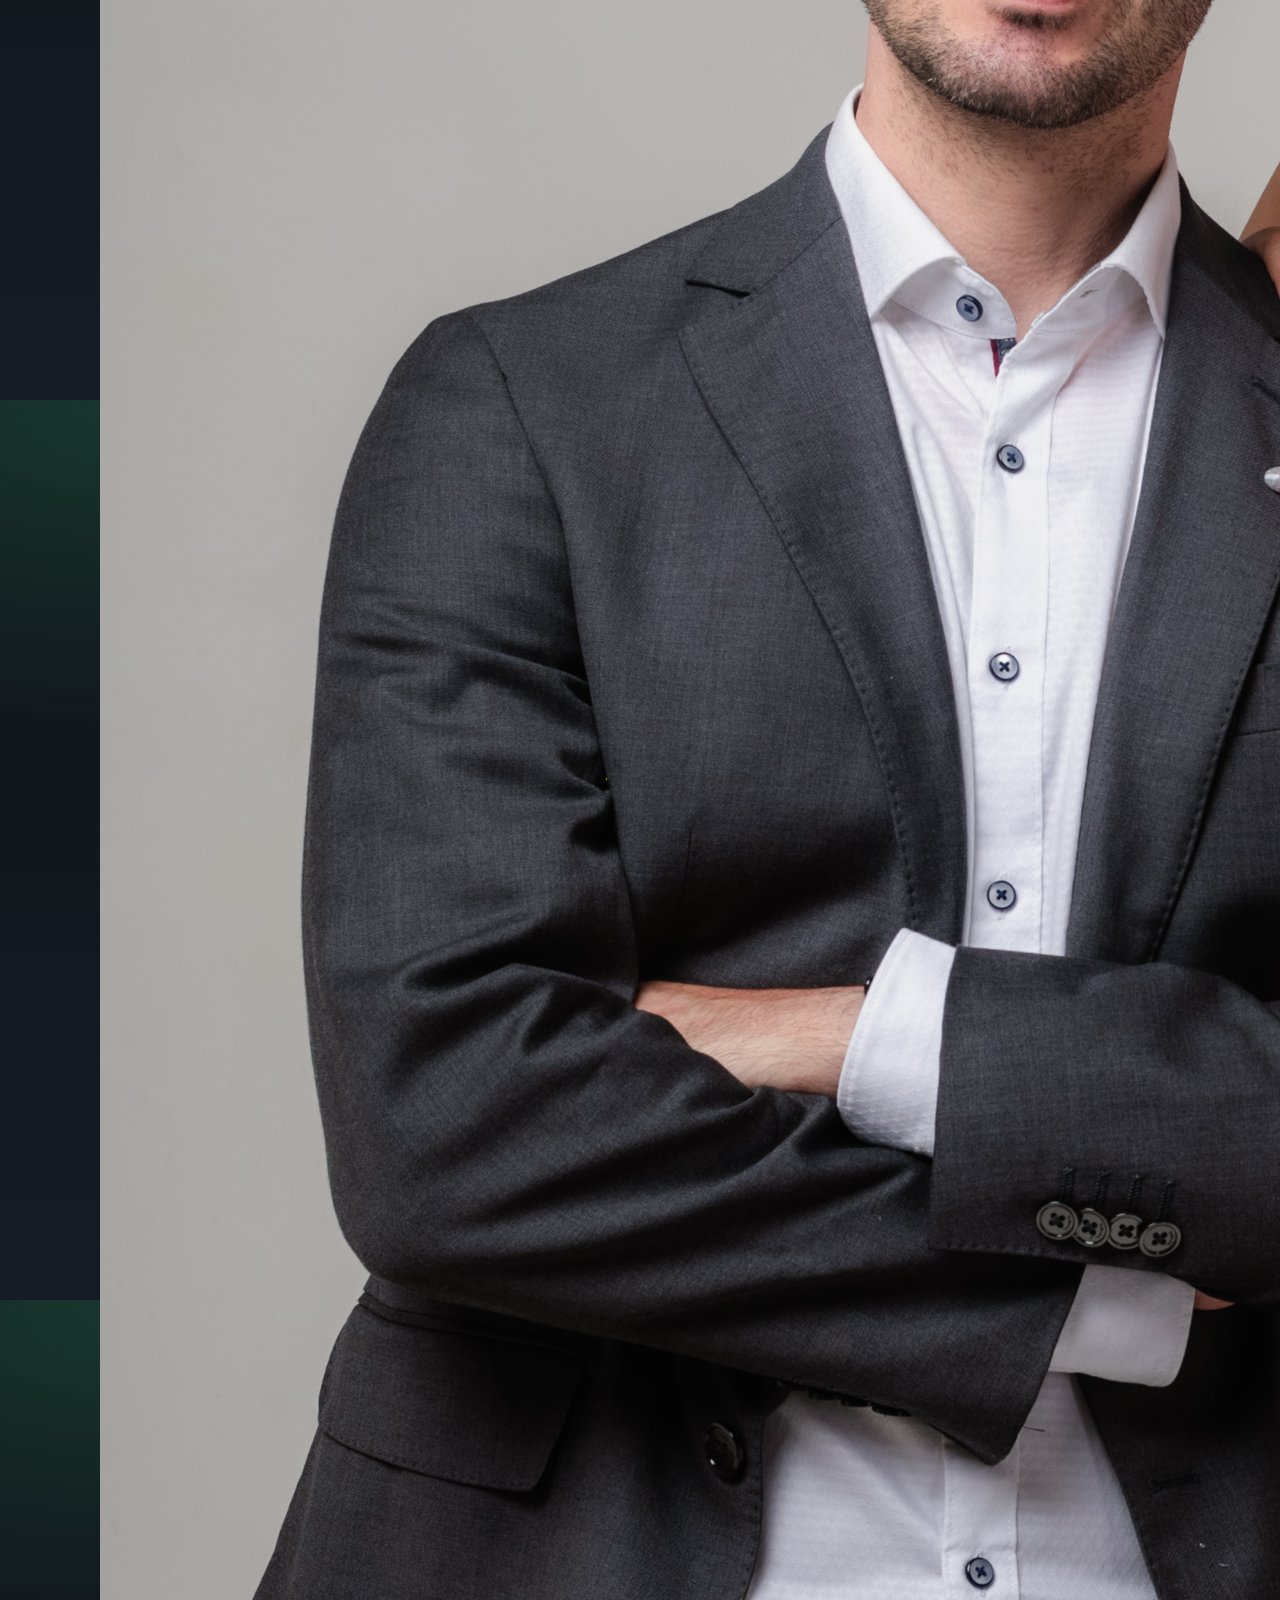
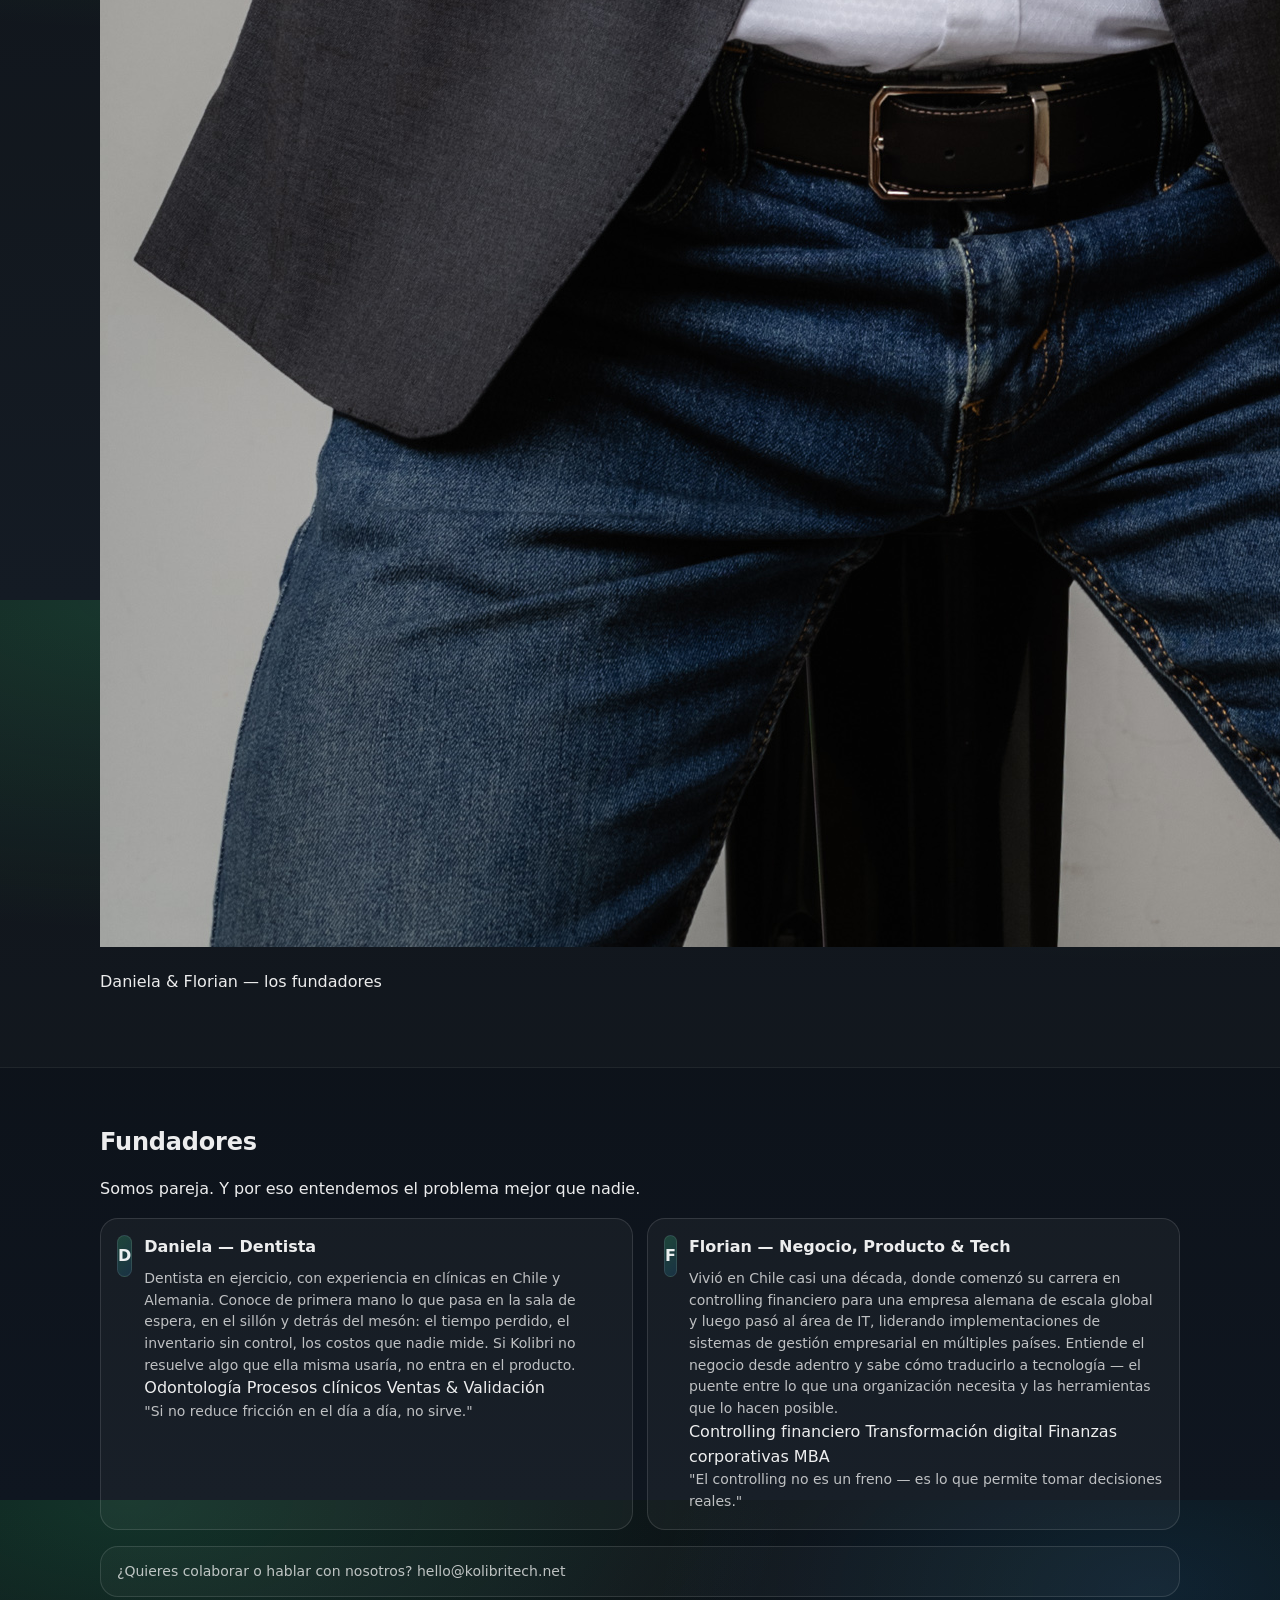
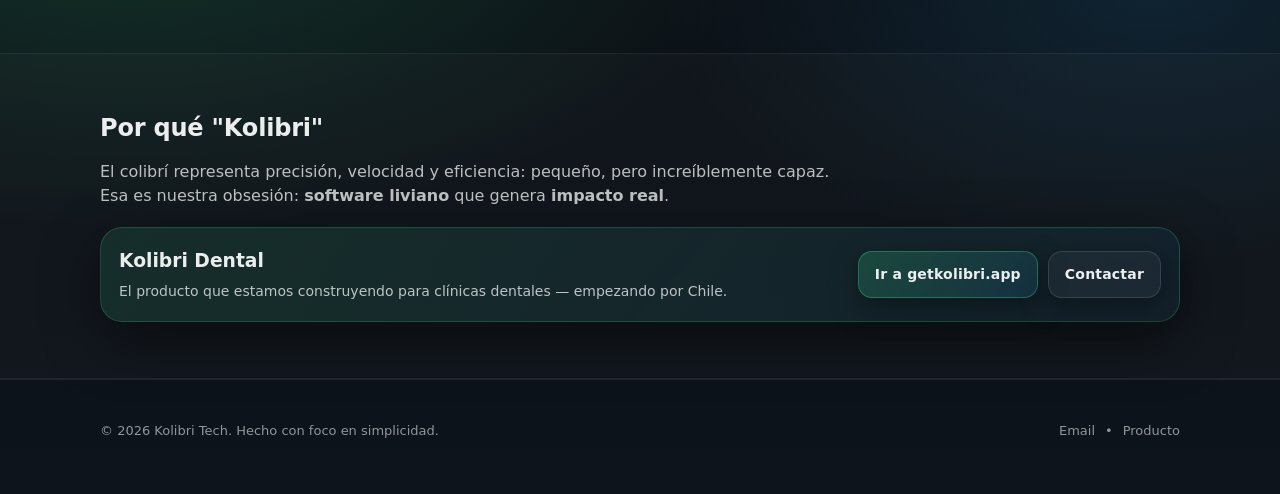
==== commit 8dc592c8: "Update index.html" ====
--- a/index.html
+++ b/index.html
@@ -9,165 +9,32 @@
   <meta property="og:title" content="Kolibri Tech" />
   <meta property="og:description" content="Tecnología simple y útil para clínicas dentales reales en Latinoamérica." />
   <meta property="og:type" content="website" />
+  <link rel="preconnect" href="https://fonts.googleapis.com">
+  <link rel="preconnect" href="https://fonts.gstatic.com" crossorigin>
+  <link href="https://fonts.googleapis.com/css2?family=Fraunces:ital,opsz,wght@0,9..144,300;0,9..144,400;1,9..144,300;1,9..144,400&family=DM+Sans:wght@300;400;500&display=swap" rel="stylesheet">
   <link rel="stylesheet" href="/css/styles.css" />
   <link rel="canonical" href="https://kolibritech.net/" />
   <link rel="alternate" hreflang="es" href="https://kolibritech.net/" />
   <link rel="alternate" hreflang="en" href="https://kolibritech.net/en/" />
- 
-  <style>
-    /* ── HISTORIA ── */
-    .historia__layout {
-      display: grid;
-      grid-template-columns: 1fr 1fr;
-      gap: 4rem;
-      align-items: start;
-      margin-top: 2.5rem;
-    }
-    .historia__intro {
-      font-size: 1.35rem;
-      font-weight: 400;
-      line-height: 1.45;
-      color: var(--color-text, #1C2321);
-      margin-bottom: 1.5rem;
-    }
-    .historia__intro em {
-      font-style: italic;
-      color: var(--color-green, #4A7C6F);
-    }
-    .historia__body p {
-      font-size: 15px;
-      line-height: 1.75;
-      color: var(--color-muted, #6B7A76);
-      margin-bottom: 1.1rem;
-    }
-    .historia__body p:last-child { margin-bottom: 0; }
-    .historia__body strong {
-      color: var(--color-text, #1C2321);
-      font-weight: 500;
-    }
- 
-    /* Timeline strip */
-    .historia__timeline {
-      display: flex;
-      flex-direction: column;
-      gap: 0;
-      margin-top: 2rem;
-      border-top: 1px solid var(--color-border, rgba(28,35,33,.1));
-      padding-top: 1.5rem;
-    }
-    .tl-item {
-      display: flex;
-      gap: 1rem;
-      padding-bottom: 1.1rem;
-      position: relative;
-    }
-    .tl-item:last-child { padding-bottom: 0; }
-    .tl-year {
-      font-size: 12px;
-      font-weight: 600;
-      color: #4A7C6F;
-      min-width: 70px;
-      padding-top: 2px;
-      letter-spacing: .04em;
-    }
-    .tl-text {
-      font-size: 13px;
-      color: var(--color-muted, #6B7A76);
-      line-height: 1.5;
-    }
-    .tl-dot {
-      width: 7px;
-      height: 7px;
-      border-radius: 50%;
-      background: #4A7C6F;
-      margin-top: 5px;
-      flex-shrink: 0;
-      opacity: .5;
-    }
- 
-    /* Photo column */
-    .historia__photo-col {
-      position: sticky;
-      top: 80px;
-    }
-    .historia__photo {
-      width: 100%;
-      border-radius: 16px;
-      display: block;
-      object-fit: cover;
-      aspect-ratio: 3/4;
-    }
-    .historia__photo-caption {
-      font-size: 12px;
-      color: var(--color-muted, #6B7A76);
-      margin-top: .75rem;
-      text-align: center;
-    }
- 
-    /* ── FUNDADORES revisados ── */
-    .founders__photo {
-      width: 100%;
-      border-radius: 14px;
-      margin-bottom: 2rem;
-      display: block;
-      object-fit: cover;
-      max-height: 320px;
-      object-position: top;
-    }
-    .founderCard__tags {
-      display: flex;
-      flex-wrap: wrap;
-      gap: .4rem;
-      margin-top: .875rem;
-    }
-    .founderCard__tag {
-      background: var(--color-green-light, #E4EDEB);
-      color: #4A7C6F;
-      border-radius: 100px;
-      padding: 2px 10px;
-      font-size: 11.5px;
-    }
-    .founderCard__quote {
-      font-size: 13px;
-      font-style: italic;
-      color: var(--color-muted, #6B7A76);
-      border-left: 2px solid #B8CFC8;
-      padding-left: .75rem;
-      margin-top: .875rem;
-    }
-    .founders__subhead {
-      font-size: 15px;
-      color: var(--color-muted, #6B7A76);
-      margin-bottom: 1.75rem;
-      max-width: 540px;
-    }
- 
-    /* ── HERO badge ── */
-    .badge--duo {
-      display: inline-flex;
-      align-items: center;
-      gap: .4rem;
-    }
-    .badge--duo span { opacity: .45; }
- 
-    /* Responsive */
-    @media (max-width: 760px) {
-      .historia__layout { grid-template-columns: 1fr; gap: 2rem; }
-      .historia__photo-col { position: static; }
-      .historia__photo { aspect-ratio: 4/3; }
-    }
-  </style>
 </head>
 <body>
   <a class="skip-link" href="#main">Saltar al contenido</a>
  
-  <!-- Header -->
+  <!-- ── HEADER ── -->
   <header class="header">
     <div class="container header__inner">
-      <a class="brand" href="#">
-        <span class="brand__mark" aria-hidden="true"><span class="dot"></span></span>
+      <a class="brand" href="/">
+        <img
+          class="brand__logo"
+          src="/assets/kolibri.png"
+          alt="Kolibri Tech"
+          onerror="this.style.display='none'; this.nextElementSibling.style.display='grid';"
+        />
+        <!-- Fallback if image doesn't load -->
+        <span class="brand__mark" style="display:none;"><span class="dot"></span></span>
         <span class="brand__text">Kolibri Tech</span>
       </a>
+ 
       <nav class="nav" aria-label="Navegación principal">
         <button class="nav__toggle" type="button" aria-expanded="false" aria-controls="navMenu">
           <span class="nav__toggleLines" aria-hidden="true"></span>
@@ -192,14 +59,15 @@
  
   <main id="main">
  
-    <!-- Hero -->
+    <!-- ── HERO ── -->
     <section class="hero">
       <div class="container hero__grid">
         <div class="hero__copy">
           <p class="badge">Dentista + Ingeniero Comercial</p>
           <h1>Tecnología clara y útil para clínicas dentales reales.</h1>
           <p class="lead">
-            Construimos software simple para que las clínicas tengan control — sin complejidad innecesaria y sin perder tiempo en planillas.
+            Construimos software simple para que las clínicas tengan control —
+            sin complejidad innecesaria y sin perder tiempo en planillas.
           </p>
           <ul class="hero__bullets">
             <li>Inventario y consumos claros — sabes qué se usa y cuánto cuesta</li>
@@ -211,17 +79,22 @@
             <a class="btn btn--ghost" href="https://getkolibri.app" target="_blank" rel="noreferrer">Ver producto</a>
           </div>
           <p class="fineprint">
-            Estamos construyendo Kolibri Dental (MVP) para Chile — y aprendiendo rápido con clínicas reales.
+            Estamos construyendo Kolibri Dental (MVP) para Chile — aprendiendo rápido con clínicas reales.
           </p>
         </div>
         <div class="hero__media" aria-label="Foto de los fundadores">
-          <img class="hero__photo" src="/img/founders.jpg" alt="Daniela y Florian, fundadores de Kolibri Tech" loading="eager" />
-        </div>
-      </div>
-    </section>
- 
-    <!-- Vision -->
-    <section class="section" id="vision">
+          <img
+            class="hero__photo"
+            src="/img/founders.jpg"
+            alt="Daniela y Florian, fundadores de Kolibri Tech"
+            loading="eager"
+          />
+        </div>
+      </div>
+    </section>
+ 
+    <!-- ── VISIÓN ── -->
+    <section class="section section--alt" id="vision">
       <div class="container">
         <h2>Visión</h2>
         <p class="textWide">
@@ -245,8 +118,8 @@
       </div>
     </section>
  
-    <!-- Mission -->
-    <section class="section section--alt" id="mission">
+    <!-- ── MISIÓN ── -->
+    <section class="section" id="mission">
       <div class="container">
         <h2>Misión</h2>
         <p class="textWide">
@@ -260,14 +133,14 @@
       </div>
     </section>
  
-    <!-- Historia -->
-    <section class="section" id="story">
+    <!-- ── HISTORIA ── -->
+    <section class="section section--alt" id="story">
       <div class="container">
         <h2>Historia</h2>
  
         <div class="historia__layout">
  
-          <!-- LEFT: texto -->
+          <!-- Texto -->
           <div>
             <p class="historia__intro">
               Kolibri nació en una cena.<br>
@@ -299,11 +172,11 @@
               <p>
                 Florian conocía el mundo de los costos desde adentro: había vivido en Chile
                 casi una década, donde comenzó su carrera en controlling financiero para una
-                empresa alemana de escala global — gestionando presupuestos y centros de costo —
-                y luego pasó al área de IT, liderando proyectos de implementación de sistemas
-                de gestión empresarial en múltiples países. Aprendió algo que pocas
-                organizaciones quieren escuchar: <strong>mientras todos celebran los ingresos,
-                los costos siguen ahí, silenciosos, erosionando el margen.</strong>
+                empresa alemana de escala global y luego pasó al área de IT, liderando
+                proyectos de implementación de sistemas de gestión empresarial en múltiples países.
+                Aprendió algo que pocas organizaciones quieren escuchar:
+                <strong>mientras todos celebran los ingresos, los costos siguen ahí,
+                silenciosos, erosionando el margen.</strong>
                 Eso es lo que Kolibri trae a las clínicas dentales — por primera vez,
                 ver los dos lados de la ecuación.
               </p>
@@ -337,7 +210,7 @@
             </div>
           </div>
  
-          <!-- RIGHT: foto -->
+          <!-- Foto -->
           <div class="historia__photo-col">
             <img
               class="historia__photo"
@@ -352,13 +225,11 @@
       </div>
     </section>
  
-    <!-- Fundadores -->
-    <section class="section section--alt" id="founders">
+    <!-- ── FUNDADORES ── -->
+    <section class="section" id="founders">
       <div class="container">
         <h2>Fundadores</h2>
-        <p class="founders__subhead">
-          Somos pareja. Y por eso entendemos el problema mejor que nadie.
-        </p>
+        <p class="founders__subhead">Somos pareja. Y por eso entendemos el problema mejor que nadie.</p>
  
         <div class="founders">
           <article class="founderCard">
@@ -387,12 +258,11 @@
               <h3>Florian — Negocio, Producto &amp; Tech</h3>
               <p>
                 Vivió en Chile casi una década, donde comenzó su carrera en controlling
-                financiero para una empresa alemana de escala global — gestionando presupuestos
-                y centros de costo — y luego pasó al área de IT, liderando implementaciones
-                de sistemas de gestión empresarial en múltiples países. Lo que aprendió en ese
-                recorrido es raro: entiende el negocio desde adentro, y sabe cómo traducirlo
-                a tecnología. No es desarrollador — es el puente entre lo que una organización
-                necesita y las herramientas que lo hacen posible.
+                financiero para una empresa alemana de escala global y luego pasó al área
+                de IT, liderando implementaciones de sistemas de gestión empresarial en
+                múltiples países. Entiende el negocio desde adentro y sabe cómo traducirlo
+                a tecnología — el puente entre lo que una organización necesita y las
+                herramientas que lo hacen posible.
               </p>
               <div class="founderCard__tags">
                 <span class="founderCard__tag">Controlling financiero</span>
@@ -411,8 +281,8 @@
       </div>
     </section>
  
-    <!-- Why Kolibri -->
-    <section class="section" id="why">
+    <!-- ── POR QUÉ KOLIBRI ── -->
+    <section class="section section--alt" id="why">
       <div class="container">
         <h2>Por qué "Kolibri"</h2>
         <p class="textWide">
@@ -432,20 +302,20 @@
       </div>
     </section>
  
-    <!-- Footer -->
-    <footer class="footer">
-      <div class="container footer__inner">
-        <p>© <span id="year"></span> Kolibri Tech. Hecho con foco en simplicidad.</p>
-        <div class="footer__links">
-          <a href="mailto:hello@kolibritech.net">Email</a>
-          <span aria-hidden="true">•</span>
-          <a href="https://getkolibri.app" target="_blank" rel="noreferrer">Producto</a>
-        </div>
-      </div>
-    </footer>
- 
   </main>
+ 
+  <!-- ── FOOTER ── -->
+  <footer class="footer">
+    <div class="container footer__inner">
+      <p>© <span id="year"></span> Kolibri Tech. Hecho con foco en simplicidad.</p>
+      <div class="footer__links">
+        <a href="mailto:hello@kolibritech.net">Email</a>
+        <span aria-hidden="true">•</span>
+        <a href="https://getkolibri.app" target="_blank" rel="noreferrer">Producto</a>
+      </div>
+    </div>
+  </footer>
+ 
   <script src="/js/main.js"></script>
 </body>
 </html>
- 
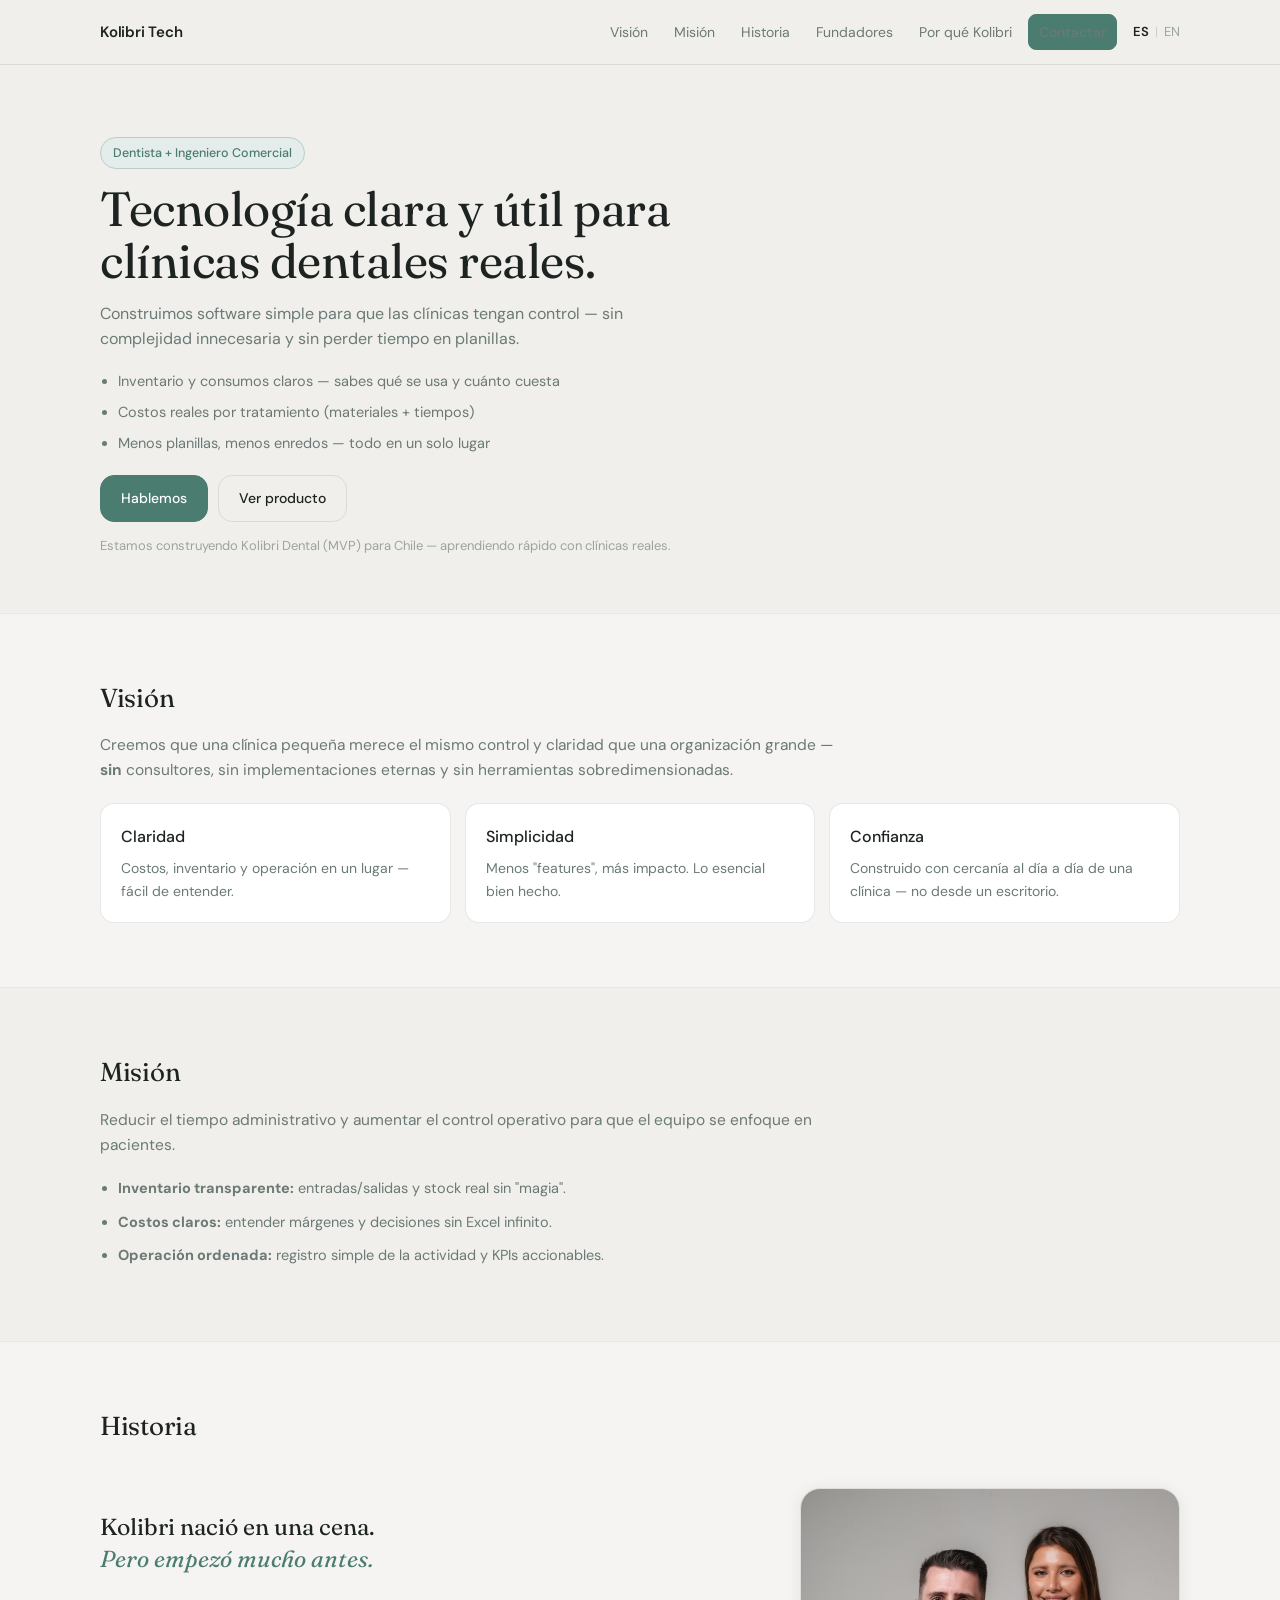
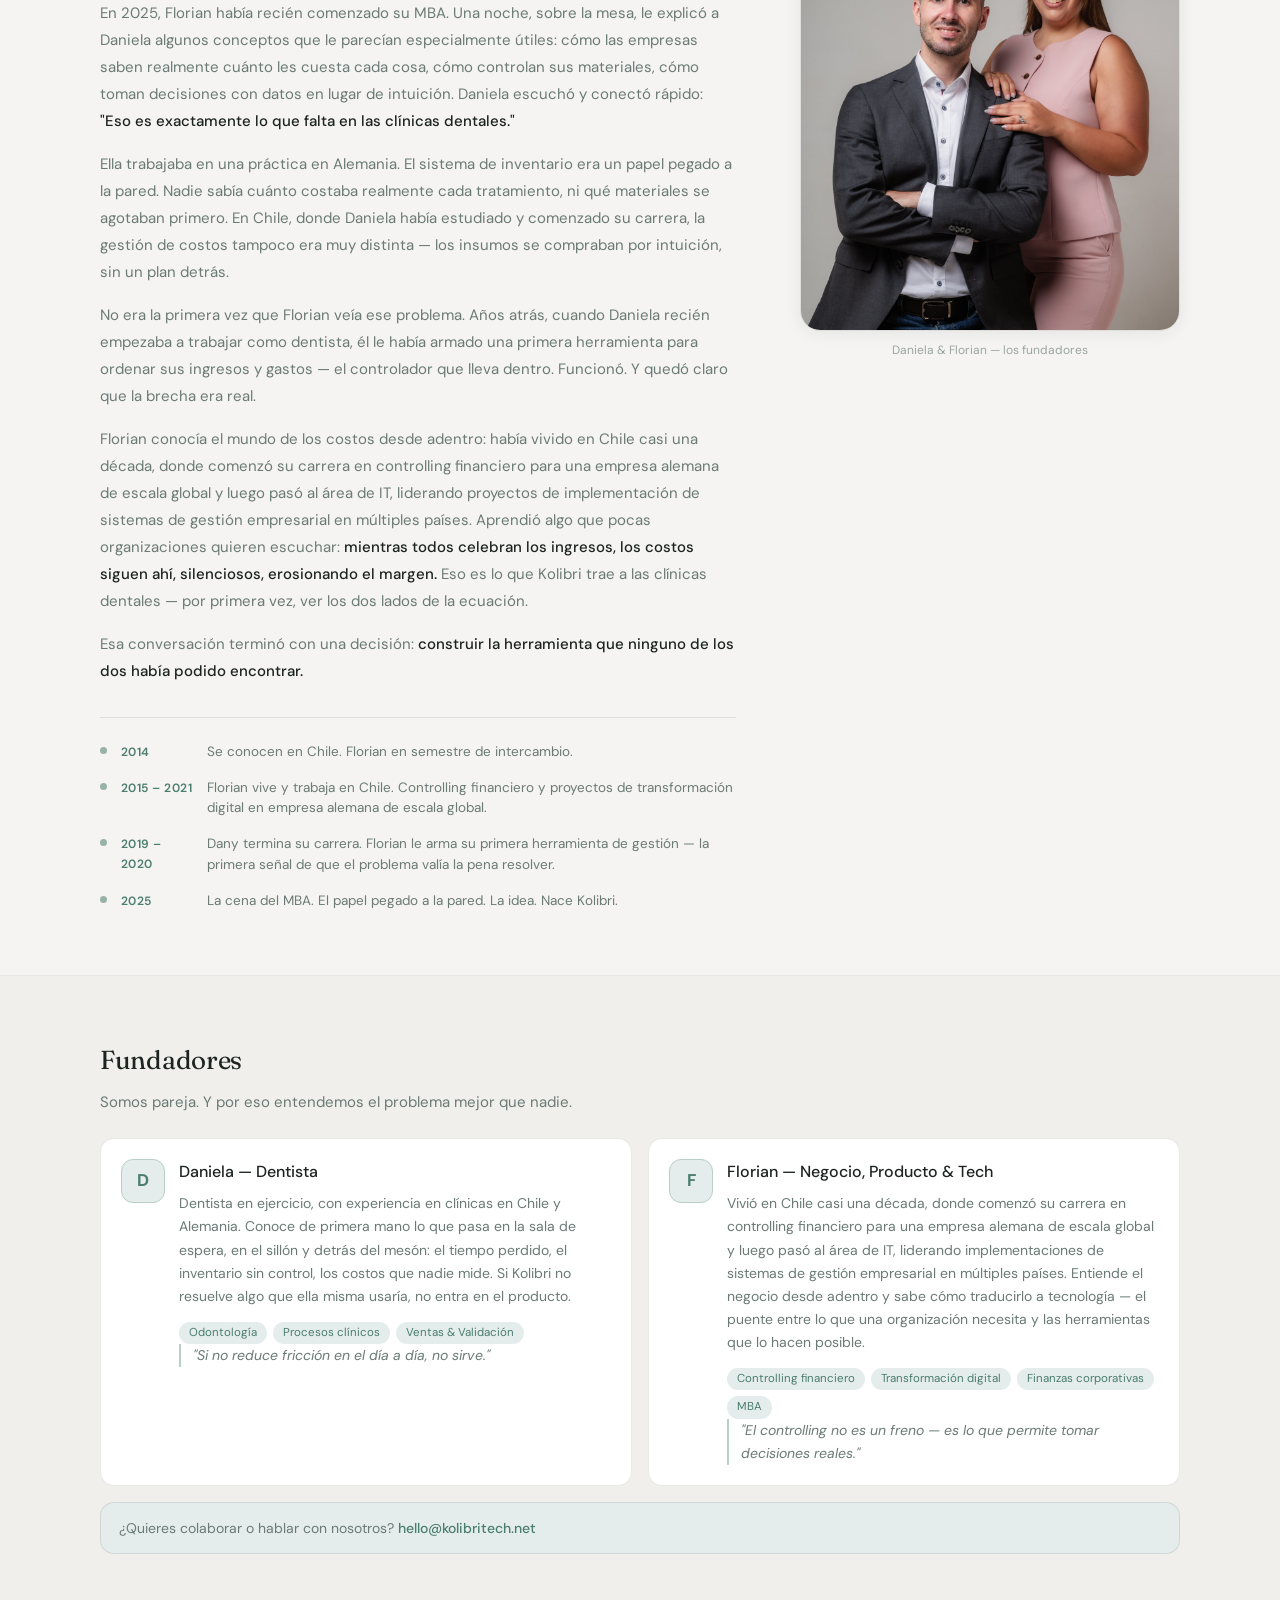
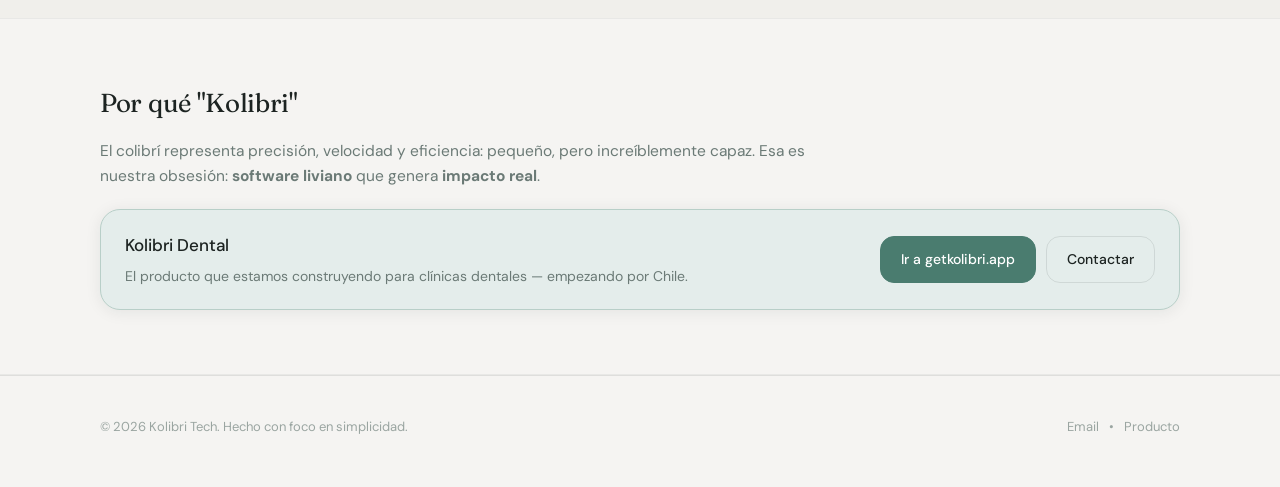
==== commit c61fa15a: "Update index.html" ====
--- a/index.html
+++ b/index.html
@@ -28,11 +28,9 @@
           class="brand__logo"
           src="/assets/kolibri.png"
           alt="Kolibri Tech"
-          onerror="this.style.display='none'; this.nextElementSibling.style.display='grid';"
+          onerror="this.style.display='none'; this.nextElementSibling.style.display='inline';"
         />
-        <!-- Fallback if image doesn't load -->
-        <span class="brand__mark" style="display:none;"><span class="dot"></span></span>
-        <span class="brand__text">Kolibri Tech</span>
+        <span class="brand__text" style="display:none;">Kolibri Tech</span>
       </a>
  
       <nav class="nav" aria-label="Navegación principal">
@@ -61,7 +59,7 @@
  
     <!-- ── HERO ── -->
     <section class="hero">
-      <div class="container hero__grid">
+      <div class="container">
         <div class="hero__copy">
           <p class="badge">Dentista + Ingeniero Comercial</p>
           <h1>Tecnología clara y útil para clínicas dentales reales.</h1>
@@ -82,14 +80,6 @@
             Estamos construyendo Kolibri Dental (MVP) para Chile — aprendiendo rápido con clínicas reales.
           </p>
         </div>
-        <div class="hero__media" aria-label="Foto de los fundadores">
-          <img
-            class="hero__photo"
-            src="/img/founders.jpg"
-            alt="Daniela y Florian, fundadores de Kolibri Tech"
-            loading="eager"
-          />
-        </div>
       </div>
     </section>
  
@@ -319,3 +309,4 @@
   <script src="/js/main.js"></script>
 </body>
 </html>
+ 
--- a/css/styles.css
+++ b/css/styles.css
@@ -1,475 +1,520 @@
-:root{
-  --bg: #0b0f14;
-  --bg2: #0f1620;
-  --card: rgba(255,255,255,0.06);
-  --card2: rgba(255,255,255,0.10);
-  --text: rgba(255,255,255,0.92);
-  --muted: rgba(255,255,255,0.72);
-  --muted2: rgba(255,255,255,0.55);
-  --border: rgba(255,255,255,0.12);
-  --accent: #39d98a; /* Kolibri-ish green (adjust later) */
-  --accent2: #2bb3ff;
-  --shadow: 0 18px 60px rgba(0,0,0,0.45);
-  --radius: 18px;
-  --max: 1080px;
-  --font: ui-sans-serif, system-ui, -apple-system, Segoe UI, Roboto, Helvetica, Arial, "Apple Color Emoji","Segoe UI Emoji";
-}
-
-*{ box-sizing:border-box; }
-html,body{ height:100%; }
-body{
-  margin:0;
-  background: radial-gradient(1200px 600px at 10% 0%, rgba(57,217,138,0.18), transparent 55%),
-              radial-gradient(900px 500px at 90% 10%, rgba(43,179,255,0.12), transparent 55%),
-              linear-gradient(180deg, var(--bg), var(--bg2));
-  color:var(--text);
-  font-family:var(--font);
-  line-height:1.55;
-}
-
-a{ color:inherit; text-decoration:none; }
-a:hover{ text-decoration:underline; text-underline-offset: 4px; }
-
-.container{
+/* ── TOKENS ── */
+:root {
+  --bg:      #F0EFEB;
+  --bg2:     #F5F4F2;
+  --bg3:     #ECEAE4;
+  --white:   #FFFFFF;
+  --green:   #4A7C6F;
+  --green2:  #7D9B8A;
+  --green3:  #B8CFC8;
+  --green4:  #E4EDEB;
+  --green-dk:#2E5048;
+  --text:    #1C2321;
+  --muted:   #6B7A76;
+  --muted2:  #9AA5A1;
+  --border:  rgba(28,35,33,.10);
+  --border2: rgba(28,35,33,.06);
+  --radius:  14px;
+  --radius-lg: 20px;
+  --max:     1080px;
+  --shadow:  0 2px 16px rgba(28,35,33,.08);
+  --shadow-md: 0 8px 32px rgba(28,35,33,.10);
+  --font:    'DM Sans', ui-sans-serif, system-ui, -apple-system, Segoe UI, Roboto, Helvetica, Arial, sans-serif;
+  --font-head: 'Fraunces', Georgia, serif;
+}
+ 
+/* ── RESET ── */
+*, *::before, *::after { box-sizing: border-box; }
+html, body { height: 100%; }
+body {
+  margin: 0;
+  background: var(--bg);
+  color: var(--text);
+  font-family: var(--font);
+  line-height: 1.6;
+  -webkit-font-smoothing: antialiased;
+}
+a { color: inherit; text-decoration: none; }
+a:hover { text-decoration: underline; text-underline-offset: 3px; }
+ 
+/* ── LAYOUT ── */
+.container {
   width: min(var(--max), calc(100% - 40px));
   margin: 0 auto;
 }
-
-.sr-only{
-  position:absolute;
-  width:1px;height:1px;
-  padding:0;margin:-1px;
-  overflow:hidden;clip:rect(0,0,0,0);
-  white-space:nowrap;border:0;
-}
-
-.skip-link{
-  position:absolute;
-  left:-999px; top:auto;
-  width:1px; height:1px;
-  overflow:hidden;
-}
-.skip-link:focus{
-  left:20px; top:16px;
-  width:auto; height:auto;
-  padding:10px 12px;
-  background: rgba(0,0,0,0.7);
-  border:1px solid var(--border);
+.sr-only {
+  position: absolute; width: 1px; height: 1px;
+  padding: 0; margin: -1px; overflow: hidden;
+  clip: rect(0,0,0,0); white-space: nowrap; border: 0;
+}
+.skip-link { position: absolute; left: -999px; }
+.skip-link:focus {
+  left: 20px; top: 16px; width: auto; height: auto;
+  padding: 10px 12px; background: var(--white);
+  border: 1px solid var(--border); border-radius: 10px; z-index: 9999;
+}
+ 
+/* ── HEADER ── */
+.header {
+  position: sticky;
+  top: 0; z-index: 50;
+  background: rgba(240,239,235,.92);
+  backdrop-filter: blur(12px);
+  border-bottom: 1px solid var(--border);
+}
+.header__inner {
+  display: flex;
+  align-items: center;
+  gap: 2rem;
+  height: 64px;
+}
+ 
+/* Brand / Logo */
+.brand {
+  display: flex;
+  align-items: center;
+  gap: 10px;
+  text-decoration: none;
+  flex-shrink: 0;
+}
+.brand__logo {
+  height: 32px;
+  width: auto;
+  display: block;
+}
+/* Fallback dot mark if image fails */
+.brand__mark {
+  width: 32px; height: 32px;
   border-radius: 10px;
-  z-index: 9999;
-}
-
-/* Header */
-.header{
+  background: var(--green4);
+  border: 1px solid var(--green3);
+  display: grid; place-items: center;
+}
+.brand__mark .dot {
+  width: 10px; height: 10px;
+  border-radius: 999px;
+  background: var(--green);
+}
+.brand__text {
+  font-size: 15px;
+  font-weight: 600;
+  color: var(--text);
+  letter-spacing: -0.2px;
+}
+ 
+/* Nav */
+.nav {
+  flex: 1;
+  display: flex;
+  align-items: center;
+  justify-content: flex-end;
+  gap: 16px;
+}
+.nav__toggle {
+  display: none;
+  background: none;
+  border: none;
+  cursor: pointer;
+  padding: 4px;
+}
+.nav__toggleLines {
+  display: block;
+  width: 18px; height: 2px;
+  background: var(--text);
+  position: relative;
+}
+.nav__toggleLines::before,
+.nav__toggleLines::after {
+  content: "";
+  position: absolute;
+  left: 0;
+  width: 18px; height: 2px;
+  background: var(--text);
+}
+.nav__toggleLines::before { top: -6px; }
+.nav__toggleLines::after  { top:  6px; }
+ 
+.nav__menu {
+  list-style: none;
+  display: flex;
+  align-items: center;
+  gap: 6px;
+  margin: 0; padding: 0;
+}
+.nav__menu a {
+  color: var(--muted);
+  font-size: 14px;
+  padding: 6px 10px;
+  border-radius: 8px;
+  transition: color .15s, background .15s;
+}
+.nav__menu a:hover {
+  color: var(--text);
+  background: var(--bg3);
+  text-decoration: none;
+}
+ 
+/* Language */
+.lang {
+  display: flex;
+  align-items: center;
+  gap: 6px;
+  font-size: 13px;
+  color: var(--muted2);
+}
+.lang__active { font-weight: 600; color: var(--text); }
+.lang__sep    { opacity: .4; }
+.lang__link   { color: var(--muted2); }
+.lang__link:hover { color: var(--text); text-decoration: none; }
+ 
+@media (max-width: 860px) {
+  .nav__toggle { display: inline-flex; align-items: center; }
+  .nav__menu {
+    position: absolute;
+    right: 0; top: 64px;
+    width: min(300px, calc(100vw - 24px));
+    display: none;
+    flex-direction: column;
+    align-items: stretch;
+    gap: 0;
+    padding: 10px;
+    border-radius: var(--radius);
+    background: var(--white);
+    border: 1px solid var(--border);
+    box-shadow: var(--shadow-md);
+  }
+  .nav__menu.open { display: flex; }
+  .nav__menu li a { display: block; padding: 12px 10px; }
+}
+ 
+/* ── BUTTONS ── */
+.btn {
+  display: inline-flex;
+  align-items: center;
+  justify-content: center;
+  gap: 8px;
+  padding: 11px 20px;
+  border-radius: var(--radius);
+  border: 1.5px solid var(--green);
+  background: var(--green);
+  color: #fff;
+  font-family: var(--font);
+  font-weight: 500;
+  font-size: 14px;
+  cursor: pointer;
+  text-decoration: none;
+  transition: background .15s, transform .12s;
+}
+.btn:hover { background: var(--green-dk); border-color: var(--green-dk); text-decoration: none; transform: translateY(-1px); }
+.btn:active { transform: translateY(0); }
+ 
+.btn--ghost {
+  background: transparent;
+  color: var(--text);
+  border-color: var(--border);
+}
+.btn--ghost:hover { background: var(--bg3); color: var(--text); border-color: rgba(28,35,33,.2); }
+ 
+.btn--small { padding: 8px 14px; font-size: 13px; border-radius: 10px; }
+ 
+/* ── HERO ── */
+.hero { padding: 72px 0 56px; }
+.hero__copy {
+  max-width: 640px;
+}
+.badge {
+  display: inline-flex;
+  gap: 8px;
+  align-items: center;
+  padding: 5px 12px;
+  border: 1px solid var(--green3);
+  border-radius: 999px;
+  color: var(--green);
+  background: var(--green4);
+  font-size: 12.5px;
+  margin: 0 0 14px;
+  font-weight: 500;
+}
+.hero h1 {
+  margin: 0 0 14px;
+  font-family: var(--font-head);
+  font-size: clamp(28px, 4vw, 48px);
+  font-weight: 400;
+  line-height: 1.08;
+  letter-spacing: -0.5px;
+}
+.lead {
+  margin: 0 0 18px;
+  color: var(--muted);
+  font-size: 16px;
+  max-width: 52ch;
+}
+.hero__cta { display: flex; flex-wrap: wrap; gap: 10px; margin: 0 0 14px; }
+.fineprint { margin: 0; color: var(--muted2); font-size: 13px; }
+.hero__bullets {
+  margin: 0 0 20px;
+  padding-left: 18px;
+  color: var(--muted);
+  font-size: 14.5px;
+}
+.hero__bullets li { margin: 8px 0; }
+ 
+@media (max-width: 860px) {
+  .hero { padding: 48px 0 40px; }
+}
+ 
+/* ── SECTIONS ── */
+.section { padding: 64px 0; }
+.section--alt {
+  background: var(--bg2);
+  border-top: 1px solid var(--border2);
+  border-bottom: 1px solid var(--border2);
+}
+.section h2 {
+  margin: 0 0 14px;
+  font-family: var(--font-head);
+  font-size: 26px;
+  font-weight: 400;
+  letter-spacing: -0.3px;
+}
+.textWide {
+  max-width: 68ch;
+  color: var(--muted);
+  margin: 0 0 20px;
+  font-size: 15.5px;
+}
+ 
+/* ── VISION CARDS ── */
+.cards {
+  display: grid;
+  grid-template-columns: repeat(3, 1fr);
+  gap: 14px;
+  margin-top: 20px;
+}
+.card {
+  border: 1px solid var(--border);
+  border-radius: var(--radius);
+  padding: 20px;
+  background: var(--white);
+}
+.card h3 { margin: 0 0 8px; font-size: 16px; font-weight: 500; }
+.card p  { margin: 0; color: var(--muted); font-size: 14px; }
+ 
+@media (max-width: 860px) { .cards { grid-template-columns: 1fr; } }
+ 
+/* ── BULLETS ── */
+.bullets { margin: 14px 0 0; padding-left: 18px; color: var(--muted); }
+.bullets li { margin: 10px 0; font-size: 14.5px; }
+ 
+/* ── HISTORIA ── */
+.historia__layout {
+  display: grid;
+  grid-template-columns: 1fr 380px;
+  gap: 4rem;
+  align-items: start;
+  margin-top: 2.5rem;
+}
+.historia__intro {
+  font-family: var(--font-head);
+  font-size: 1.45rem;
+  font-weight: 400;
+  line-height: 1.4;
+  color: var(--text);
+  margin-bottom: 1.5rem;
+}
+.historia__intro em {
+  font-style: italic;
+  color: var(--green);
+}
+.historia__body p {
+  font-size: 15px;
+  line-height: 1.8;
+  color: var(--muted);
+  margin-bottom: 1rem;
+}
+.historia__body p:last-child { margin-bottom: 0; }
+.historia__body strong { color: var(--text); font-weight: 500; }
+ 
+/* Timeline */
+.historia__timeline {
+  display: flex;
+  flex-direction: column;
+  gap: 0;
+  margin-top: 2rem;
+  padding-top: 1.5rem;
+  border-top: 1px solid var(--border);
+}
+.tl-item {
+  display: flex;
+  gap: .875rem;
+  padding-bottom: 1rem;
+  align-items: flex-start;
+}
+.tl-item:last-child { padding-bottom: 0; }
+.tl-dot {
+  width: 7px; height: 7px;
+  border-radius: 50%;
+  background: var(--green);
+  margin-top: 5px;
+  flex-shrink: 0;
+  opacity: .55;
+}
+.tl-year {
+  font-size: 12px;
+  font-weight: 600;
+  color: var(--green);
+  min-width: 72px;
+  padding-top: 1px;
+  letter-spacing: .04em;
+}
+.tl-text {
+  font-size: 13.5px;
+  color: var(--muted);
+  line-height: 1.5;
+}
+ 
+/* Photo column — sticky, cropped top */
+.historia__photo-col {
   position: sticky;
-  top: 0;
-  z-index: 50;
-  backdrop-filter: blur(10px);
-  background: rgba(11,15,20,0.55);
-  border-bottom: 1px solid var(--border);
-}
-.header__inner {
-  display: flex;
-  align-items: center;
-  gap: 2rem;
-}
-
-.brand{
-  display:flex;
-  align-items:center;
-  gap:10px;
-  font-weight: 700;
-  letter-spacing: 0.2px;
-}
-.brand__mark{
-  width: 30px;
-  height: 30px;
-  border-radius: 10px;
-  border: 1px solid var(--border);
-  display:grid;
-  place-items:center;
-  background: rgba(255,255,255,0.05);
-}
-.brand__mark .dot{
-  width: 10px;
-  height: 10px;
-  border-radius: 999px;
-  background: linear-gradient(135deg, var(--accent), var(--accent2));
-  box-shadow: 0 0 0 6px rgba(57,217,138,0.12);
-}
-.brand__text{ font-size: 15px; }
-
-/* Nav */
-.nav{
-  position: relative;
-  flex: 1;            /* NEU: nimmt den verfügbaren Platz ein */
-  display: flex;      /* NEU: damit Menü + Language sauber in einer Linie sind */
-  align-items: center;
-  justify-content: flex-end;  /* Menü nach rechts schieben */
-  gap: 16px;
-}
-.nav__toggleLines{
-  display:block;
-  width:18px;height:2px;
-  background: var(--text);
-  position:relative;
-}
-.nav__toggleLines::before,
-.nav__toggleLines::after{
-  content:"";
-  position:absolute; left:0;
-  width:18px;height:2px;
-  background: var(--text);
-}
-.nav__toggleLines::before{ top:-6px; }
-.nav__toggleLines::after{ top:6px; }
-
-.nav__menu{
-  list-style:none;
-  display:flex;
-  align-items:center;
-  gap:16px;
-  margin:0;
-  padding:0;
-}
-.nav__menu a{
-  color: var(--muted);
-  font-size: 14px;
-}
-.nav__menu a:hover{ color: var(--text); text-decoration:none; }
-
-@media (max-width: 860px){
-  .nav__toggle{ display:inline-flex; align-items:center; }
-  .nav__menu{
-    position:absolute;
-    right:0;
-    top:52px;
-    width: min(320px, calc(100vw - 24px));
-    display:none;
-    flex-direction:column;
-    align-items:stretch;
-    gap:0;
-    padding:10px;
-    border-radius: 14px;
-    background: rgba(11,15,20,0.92);
-    border:1px solid var(--border);
-    box-shadow: var(--shadow);
-  }
-  .nav__menu.open{ display:flex; }
-  .nav__menu li a{
-    display:block;
-    padding:12px 10px;
-    border-radius: 12px;
-  }
-  .nav__menu li a:hover{
-    background: rgba(255,255,255,0.06);
-  }
-}
-
-.lang{
-  display:flex;
-  align-items:center;
-  gap:8px;
-  margin-left: auto;   /* statt 14px */
-}
-.lang__link{
-  color: var(--muted2);
-  font-size: 13px;
-  text-decoration: none;
-}
-.lang__link:hover{ color: var(--text); text-decoration:none; }
-.lang__link--active{
-  color: var(--text);
-  font-weight: 700;
-}
-.lang__sep{ color: rgba(255,255,255,0.35); }
-
-/* Buttons */
-.btn{
-  display:inline-flex;
-  align-items:center;
-  justify-content:center;
-  gap:10px;
-  padding: 12px 16px;
-  border-radius: 14px;
-  border: 1px solid rgba(57,217,138,0.35);
-  background: linear-gradient(135deg, rgba(57,217,138,0.20), rgba(43,179,255,0.10));
-  color: var(--text);
-  font-weight: 650;
-  font-size: 14px;
-  letter-spacing: 0.2px;
-  box-shadow: 0 10px 30px rgba(0,0,0,0.35);
-  text-decoration:none;
-}
-.btn:hover{ text-decoration:none; transform: translateY(-1px); }
-.btn:active{ transform: translateY(0); }
-
-.btn--ghost{
-  border: 1px solid var(--border);
-  background: rgba(255,255,255,0.04);
-}
-.btn--small{
-  padding: 10px 12px;
-  border-radius: 12px;
-}
-
-/* Hero */
-.hero{
-  padding: 44px 0 28px;
-}
-.hero__grid{
-  display:grid;
-  grid-template-columns: 1.15fr 0.85fr;
-  gap: 28px;
-  align-items:center;
-}
-.badge{
-  display:inline-flex;
-  gap:8px;
-  align-items:center;
-  padding: 6px 10px;
-  border: 1px solid var(--border);
-  border-radius: 999px;
-  color: var(--muted);
-  background: rgba(255,255,255,0.04);
-  font-size: 13px;
-  margin: 0 0 10px;
-}
-.hero h1{
-  margin: 0 0 10px;
-  font-size: clamp(30px, 4vw, 44px);
-  line-height: 1.08;
-  letter-spacing: -0.6px;
-}
-.lead{
-  margin: 0 0 14px;
-  color: var(--muted);
-  font-size: 16px;
-  max-width: 60ch;
-}
-.hero__cta{
-  display:flex;
-  flex-wrap:wrap;
-  gap: 12px;
-  margin: 4px 0 10px;
-}
-.fineprint{
-  margin: 0;
-  color: var(--muted2);
-  font-size: 13px;
-}
-
-.hero__media{
-  border-radius: var(--radius);
-  border: 1px solid var(--border);
-  background: rgba(255,255,255,0.03);
-  box-shadow: var(--shadow);
-  overflow:hidden;
-
-  /* NEW: portrait-card behaviour */
-  aspect-ratio: 3 / 4;
-  max-height: 440px;
-}
-
-.hero__bullets{
-  margin: 0 0 16px;
-  padding-left: 18px;
-  color: var(--muted);
-  font-size: 14px;
-}
-.hero__bullets li{ margin: 8px 0; }
-
-.hero__photo{
+  top: 84px;
+}
+.historia__photo {
   width: 100%;
-  height: 100%;
+  border-radius: var(--radius-lg);
   display: block;
   object-fit: cover;
-  object-position: 50% 12%;
-}
-
-@media (max-width: 860px){
-  .hero__grid{ grid-template-columns: 1fr; }
-  .hero{ padding-top: 40px; }
-
-  .hero__media{
-    aspect-ratio: 16 / 10;
-    max-height: 360px;
-  }
-  .hero__photo{
-    object-position: 50% 6%;
-  }
-}
-
-/* Sections */
-.section{
-  padding: 56px 0;
-}
-.section--alt{
-  background: rgba(255,255,255,0.02);
-  border-top: 1px solid rgba(255,255,255,0.06);
-  border-bottom: 1px solid rgba(255,255,255,0.06);
-}
-.section h2{
-  margin:0 0 12px;
-  font-size: 24px;
-  letter-spacing: -0.2px;
-}
-.textWide{
-  max-width: 72ch;
-  color: var(--muted);
-  margin: 0 0 18px;
-}
-
-/* Cards */
-.cards{
-  display:grid;
-  grid-template-columns: repeat(3, 1fr);
+  object-position: 50% 15%;
+  aspect-ratio: 3 / 3.5;
+  border: 1px solid var(--border);
+  box-shadow: var(--shadow);
+}
+.historia__photo-caption {
+  font-size: 12px;
+  color: var(--muted2);
+  margin-top: .625rem;
+  text-align: center;
+}
+ 
+@media (max-width: 860px) {
+  .historia__layout { grid-template-columns: 1fr; gap: 2rem; }
+  .historia__photo-col { position: static; order: -1; }
+  .historia__photo { aspect-ratio: 4/3; object-position: 50% 20%; }
+}
+ 
+/* ── FOUNDERS ── */
+.founders__subhead {
+  font-size: 15px;
+  color: var(--muted);
+  margin: -6px 0 1.5rem;
+  max-width: 52ch;
+}
+.founders {
+  display: grid;
+  grid-template-columns: 1fr 1fr;
+  gap: 16px;
+  margin-top: 4px;
+}
+.founderCard {
+  display: flex;
   gap: 14px;
-  margin-top: 16px;
-}
-.card{
+  align-items: flex-start;
   border: 1px solid var(--border);
   border-radius: var(--radius);
-  padding: 16px;
-  background: rgba(255,255,255,0.04);
-}
-.card h3{
-  margin:0 0 8px;
-  font-size: 16px;
-}
-.card p{
-  margin:0;
-  color: var(--muted);
-  font-size: 14px;
-}
-
-@media (max-width: 860px){
-  .cards{ grid-template-columns: 1fr; }
-}
-
-/* Bullets */
-.bullets{
-  margin: 14px 0 0;
-  padding-left: 18px;
-  color: var(--muted);
-}
-.bullets li{ margin: 10px 0; }
-
-/* Story */
-.story{
-  display:grid;
-  grid-template-columns: repeat(3, 1fr);
-  gap: 14px;
-  margin-top: 12px;
-}
-.story__block{
-  border: 1px solid var(--border);
-  border-radius: var(--radius);
-  padding: 16px;
-  background: rgba(255,255,255,0.03);
-}
-.story__block h3{ margin:0 0 8px; font-size: 16px; }
-.story__block p{ margin:0; color: var(--muted); font-size: 14px; }
-
-@media (max-width: 860px){
-  .story{ grid-template-columns: 1fr; }
-}
-
-/* Founders */
-.founders{
-  display:grid;
-  grid-template-columns: 1fr 1fr;
-  gap: 14px;
-  margin-top: 12px;
-}
-.founderCard{
-  display:flex;
-  gap: 12px;
-  align-items:flex-start;
-  border: 1px solid var(--border);
-  border-radius: var(--radius);
-  padding: 16px;
-  background: rgba(255,255,255,0.04);
-}
-.founderCard__avatar{
-  width: 42px;
-  height: 42px;
-  border-radius: 14px;
-  display:grid;
-  place-items:center;
-  font-weight: 800;
-  background: linear-gradient(135deg, rgba(57,217,138,0.22), rgba(43,179,255,0.14));
-  border: 1px solid rgba(255,255,255,0.10);
-}
-.founderCard h3{ margin:0 0 8px; font-size: 16px; }
-.founderCard p{ margin:0; color: var(--muted); font-size: 14px; }
-
-@media (max-width: 860px){
-  .founders{ grid-template-columns: 1fr; }
-}
-
-.note{
+  padding: 20px;
+  background: var(--white);
+}
+.founderCard__avatar {
+  width: 44px; height: 44px;
+  border-radius: 12px;
+  display: grid;
+  place-items: center;
+  font-weight: 700;
+  font-size: 17px;
+  background: var(--green4);
+  border: 1px solid var(--green3);
+  color: var(--green);
+  flex-shrink: 0;
+}
+.founderCard h3 { margin: 0 0 8px; font-size: 16px; font-weight: 500; }
+.founderCard p  { margin: 0; color: var(--muted); font-size: 14px; line-height: 1.65; }
+ 
+.founderCard__tags {
+  display: flex;
+  flex-wrap: wrap;
+  gap: .375rem;
+  margin-top: .875rem;
+}
+.founderCard__tag {
+  background: var(--green4);
+  color: var(--green);
+  border-radius: 999px;
+  padding: 2px 10px;
+  font-size: 11.5px;
+}
+.founderCard__quote {
+  font-size: 13px;
+  font-style: italic;
+  color: var(--muted2);
+  border-left: 2px solid var(--green3);
+  padding-left: .75rem;
+  margin-top: .875rem;
+  line-height: 1.5;
+}
+ 
+@media (max-width: 860px) { .founders { grid-template-columns: 1fr; } }
+ 
+/* Note box */
+.note {
   margin-top: 16px;
   border: 1px solid var(--border);
   border-radius: var(--radius);
-  padding: 14px 16px;
-  background: rgba(255,255,255,0.03);
-}
-.note p{ margin:0; color: var(--muted); font-size: 14px; }
-
-/* CTA Card */
-.ctaCard{
-  display:flex;
-  align-items:center;
-  justify-content:space-between;
-  gap: 16px;
-  border: 1px solid rgba(57,217,138,0.22);
-  border-radius: calc(var(--radius) + 4px);
-  padding: 18px;
-  background: linear-gradient(135deg, rgba(57,217,138,0.12), rgba(43,179,255,0.06));
+  padding: 14px 18px;
+  background: var(--green4);
+}
+.note p { margin: 0; color: var(--muted); font-size: 14px; }
+.note a { color: var(--green); font-weight: 500; }
+ 
+/* ── CTA CARD ── */
+.ctaCard {
+  display: flex;
+  align-items: center;
+  justify-content: space-between;
+  gap: 20px;
+  border: 1px solid var(--green3);
+  border-radius: var(--radius-lg);
+  padding: 22px 24px;
+  background: var(--green4);
   box-shadow: var(--shadow);
 }
-.ctaCard h3{ margin:0 0 6px; }
-.ctaCard p{ margin:0; color: var(--muted); font-size: 14px; }
-.ctaCard__actions{ display:flex; flex-wrap:wrap; gap: 10px; }
-
-@media (max-width: 860px){
-  .ctaCard{ flex-direction:column; align-items:flex-start; }
-}
-
-/* Footer */
-.footer{
-  padding: 28px 0 40px;
-  border-top: 1px solid rgba(255,255,255,0.08);
-}
-.footer__inner{
-  display:flex;
-  align-items:center;
-  justify-content:space-between;
+.ctaCard h3 { margin: 0 0 6px; font-size: 17px; font-weight: 500; }
+.ctaCard p  { margin: 0; color: var(--muted); font-size: 14px; }
+.ctaCard__actions { display: flex; flex-wrap: wrap; gap: 10px; }
+ 
+@media (max-width: 860px) { .ctaCard { flex-direction: column; align-items: flex-start; } }
+ 
+/* ── FOOTER ── */
+.footer {
+  padding: 28px 0 36px;
+  border-top: 1px solid var(--border);
+  background: var(--bg2);
+}
+.footer__inner {
+  display: flex;
+  align-items: center;
+  justify-content: space-between;
   gap: 12px;
   color: var(--muted2);
   font-size: 13px;
 }
-.footer__links{
-  display:flex;
-  gap: 10px;
-  align-items:center;
-}
-.footer__links a{ color: var(--muted2); }
-.footer__links a:hover{ color: var(--text); text-decoration:none; }
-
-@media (max-width: 860px){
-  .footer__inner{ flex-direction:column; align-items:flex-start; }
-}
-/* =========================
-   Language switch – mobile
-   ========================= */
-@media (max-width: 860px){
-  .nav{
-    justify-content: flex-end;
-  }
-
-  .lang{
-    margin-left: 12px; /* neben Burger, nicht zentriert */
-  }
-}
+.footer__links { display: flex; gap: 10px; align-items: center; }
+.footer__links a { color: var(--muted2); }
+.footer__links a:hover { color: var(--text); text-decoration: none; }
+ 
+@media (max-width: 860px) { .footer__inner { flex-direction: column; align-items: flex-start; } }
+ 
+/* Responsive nav lang */
+@media (max-width: 860px) {
+  .nav { justify-content: flex-end; }
+  .lang { margin-left: 12px; }
+}
+ 
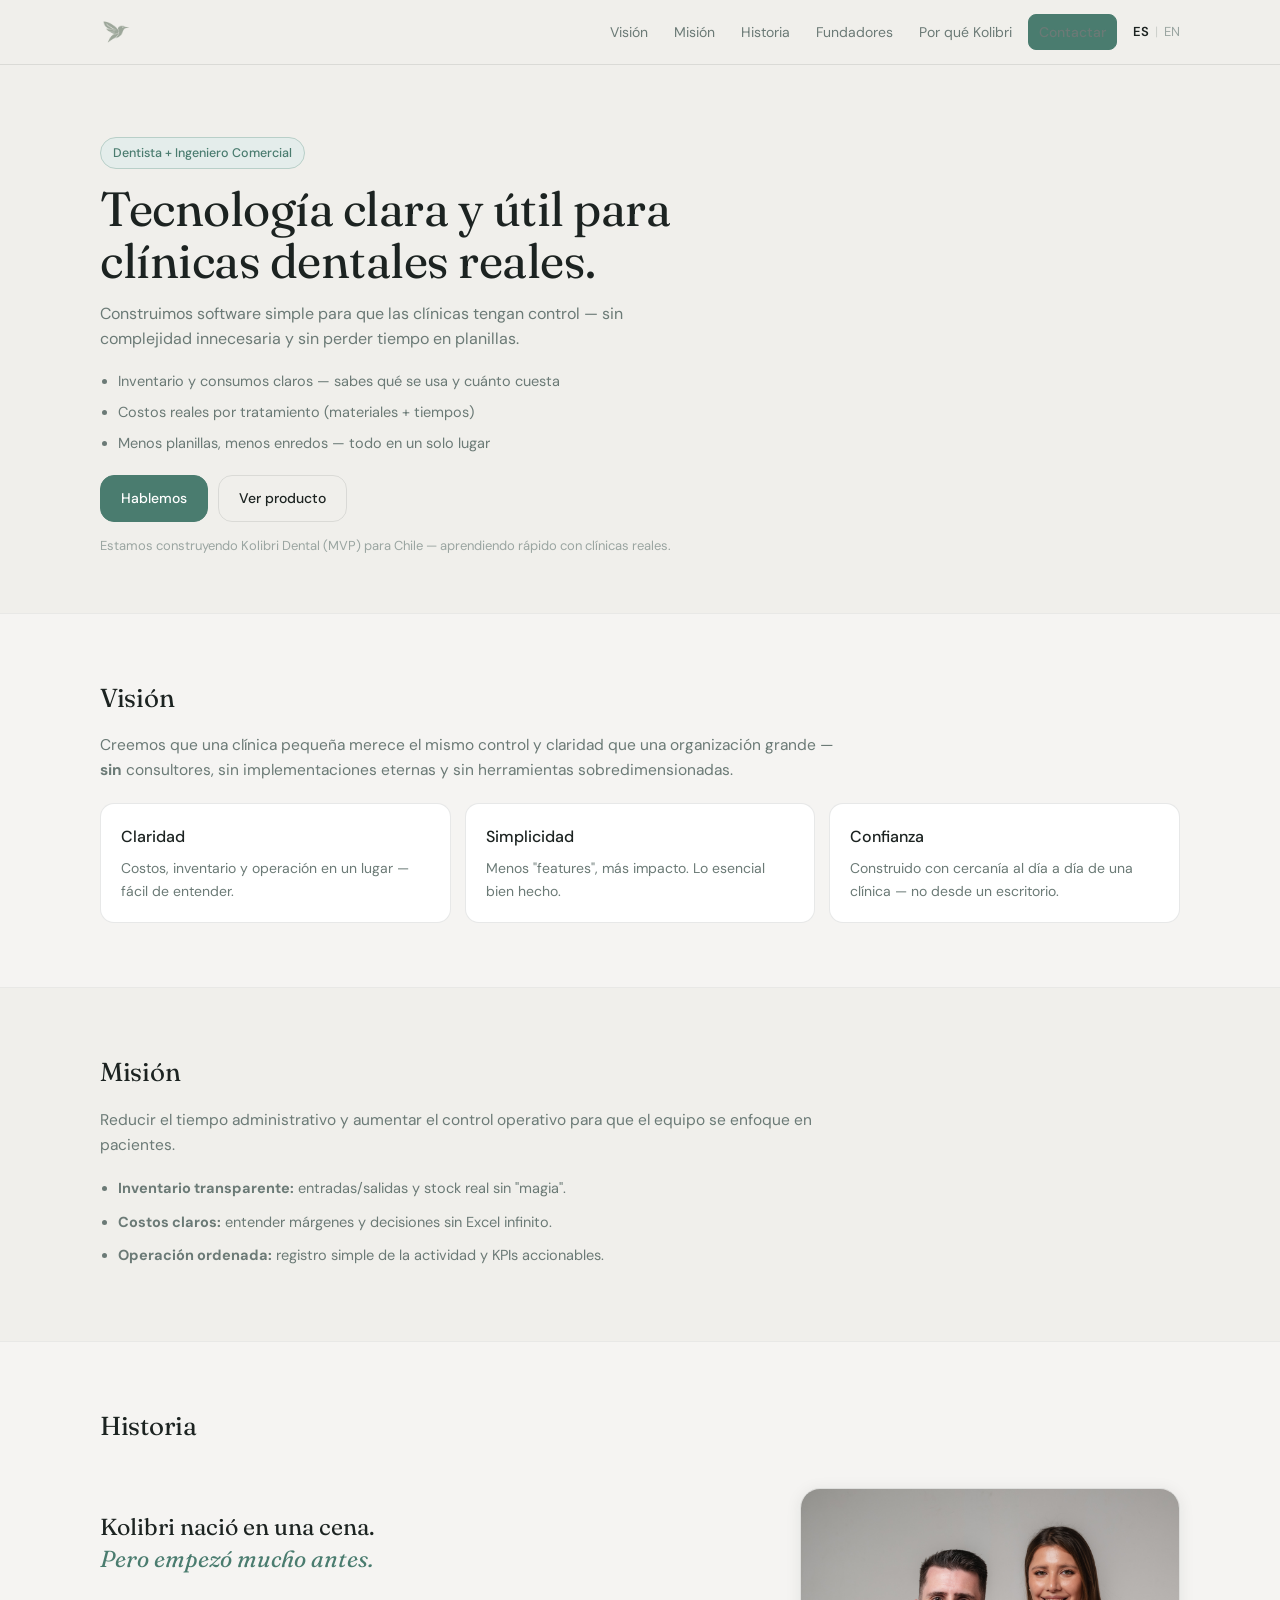
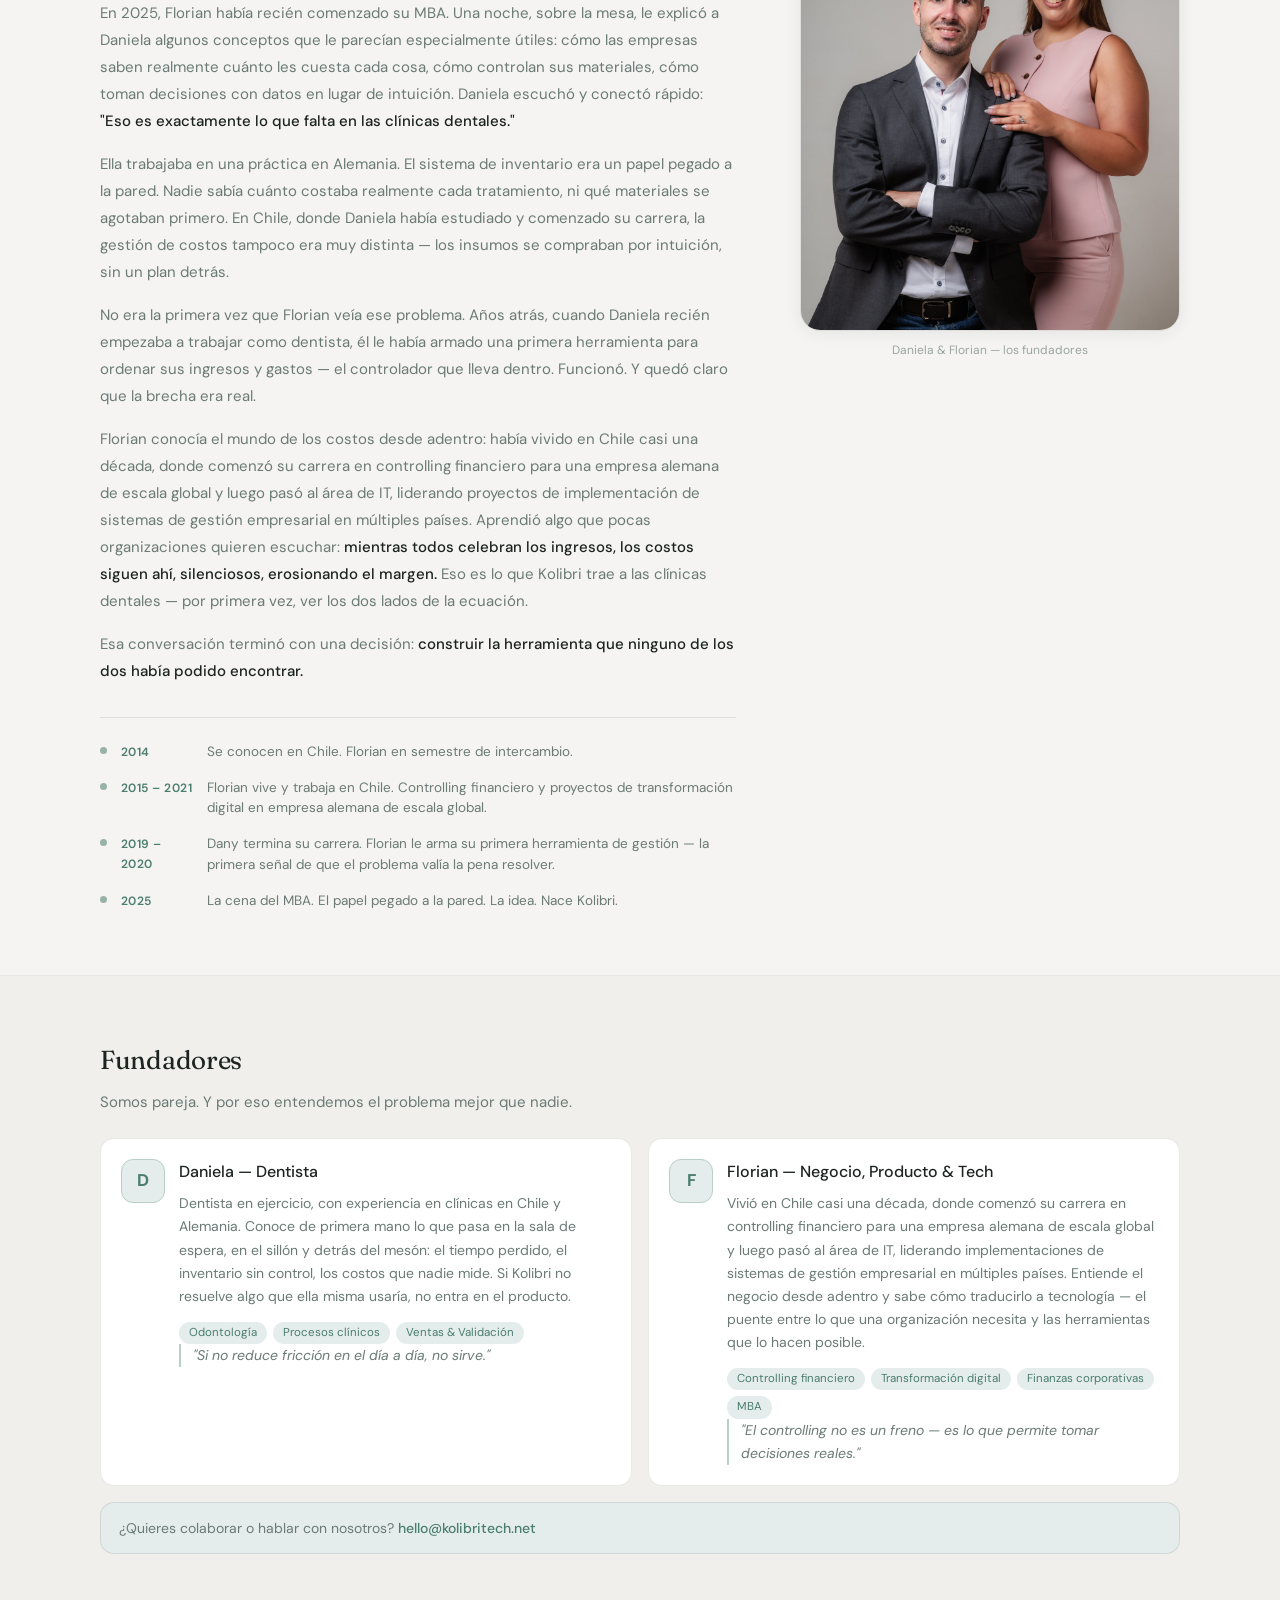
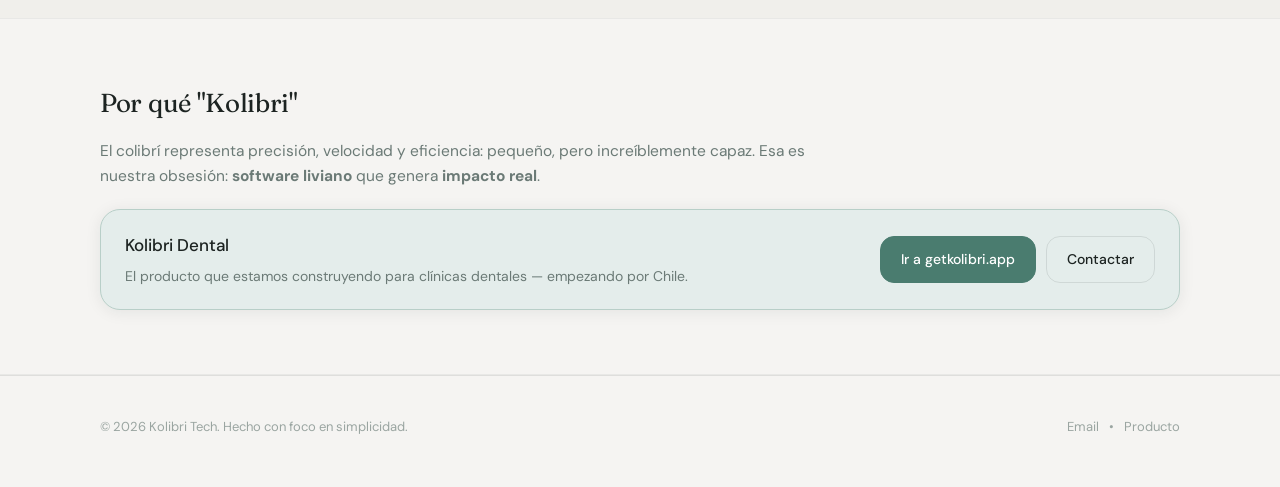
==== commit fd5ecb20: "Update index.html Image" ====
--- a/index.html
+++ b/index.html
@@ -26,7 +26,7 @@
       <a class="brand" href="/">
         <img
           class="brand__logo"
-          src="/assets/kolibri.png"
+          src="/assets/img/kolibri.png"
           alt="Kolibri Tech"
           onerror="this.style.display='none'; this.nextElementSibling.style.display='inline';"
         />
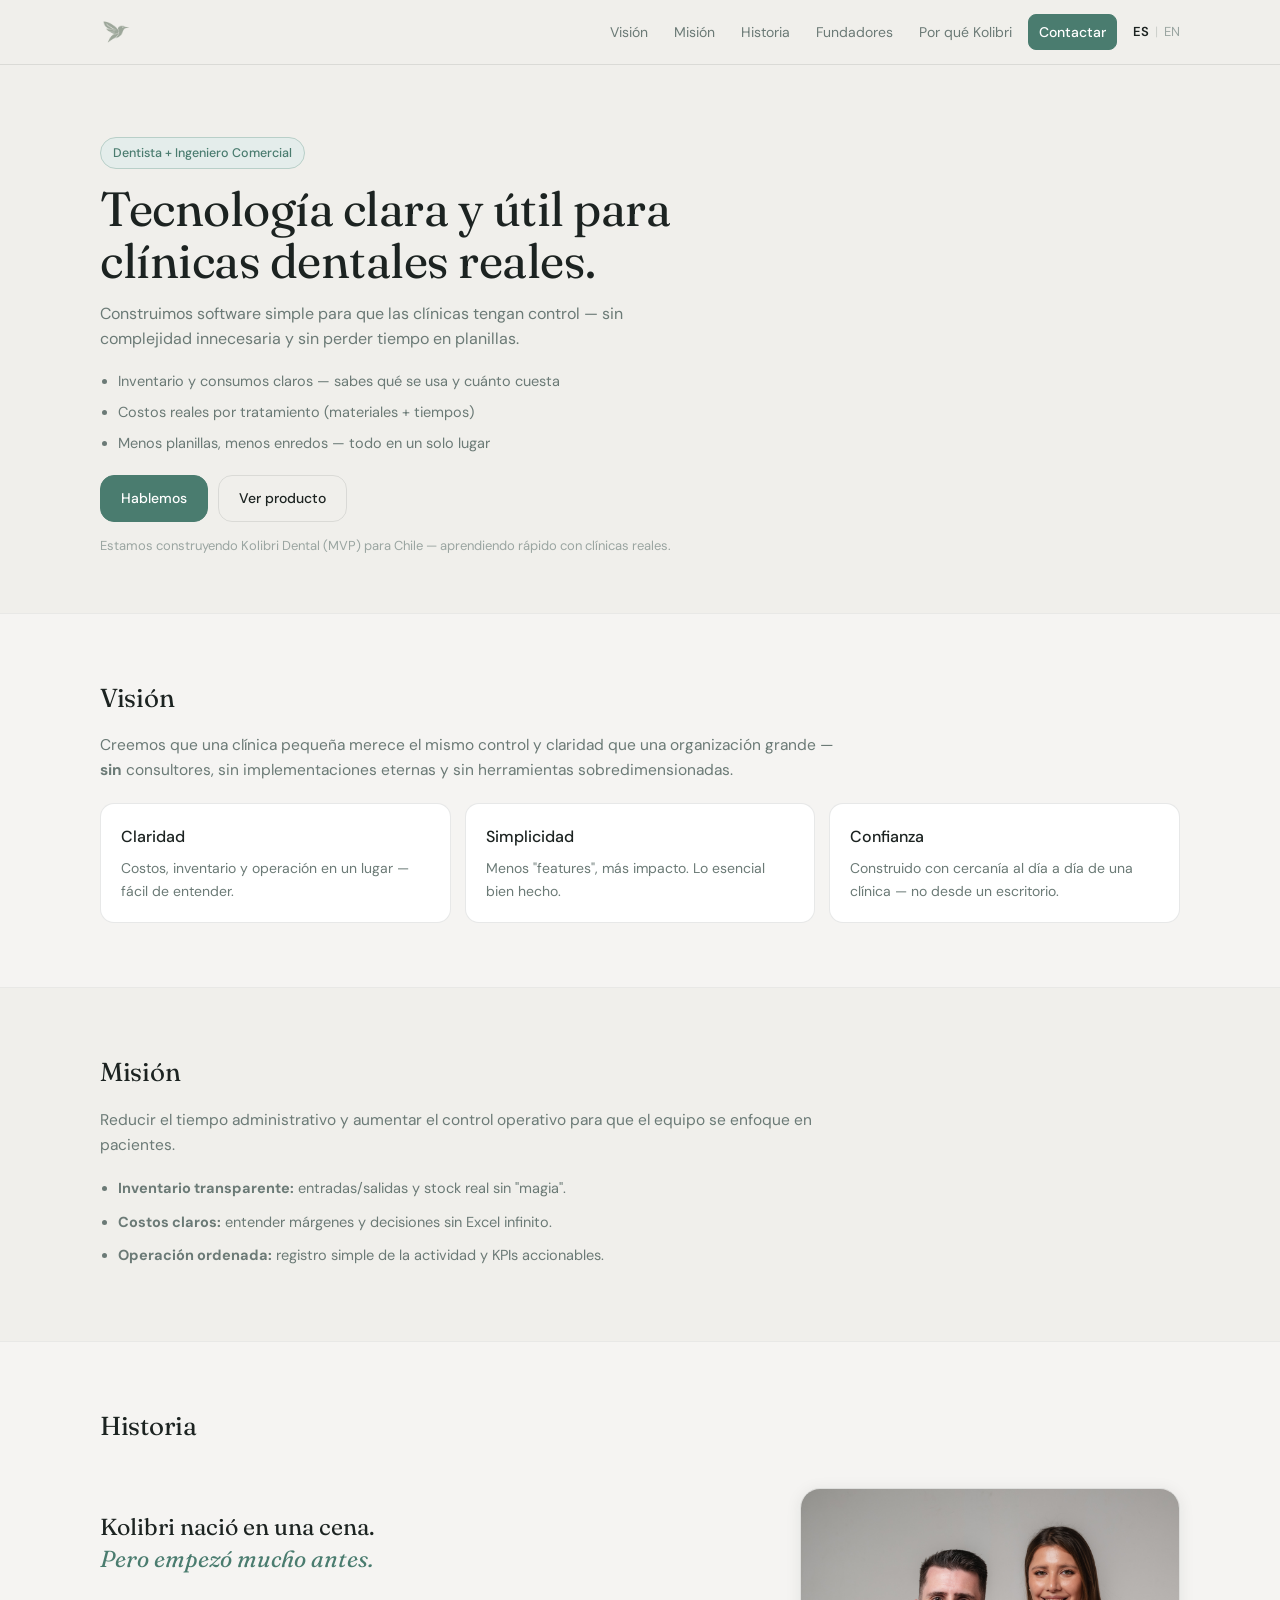
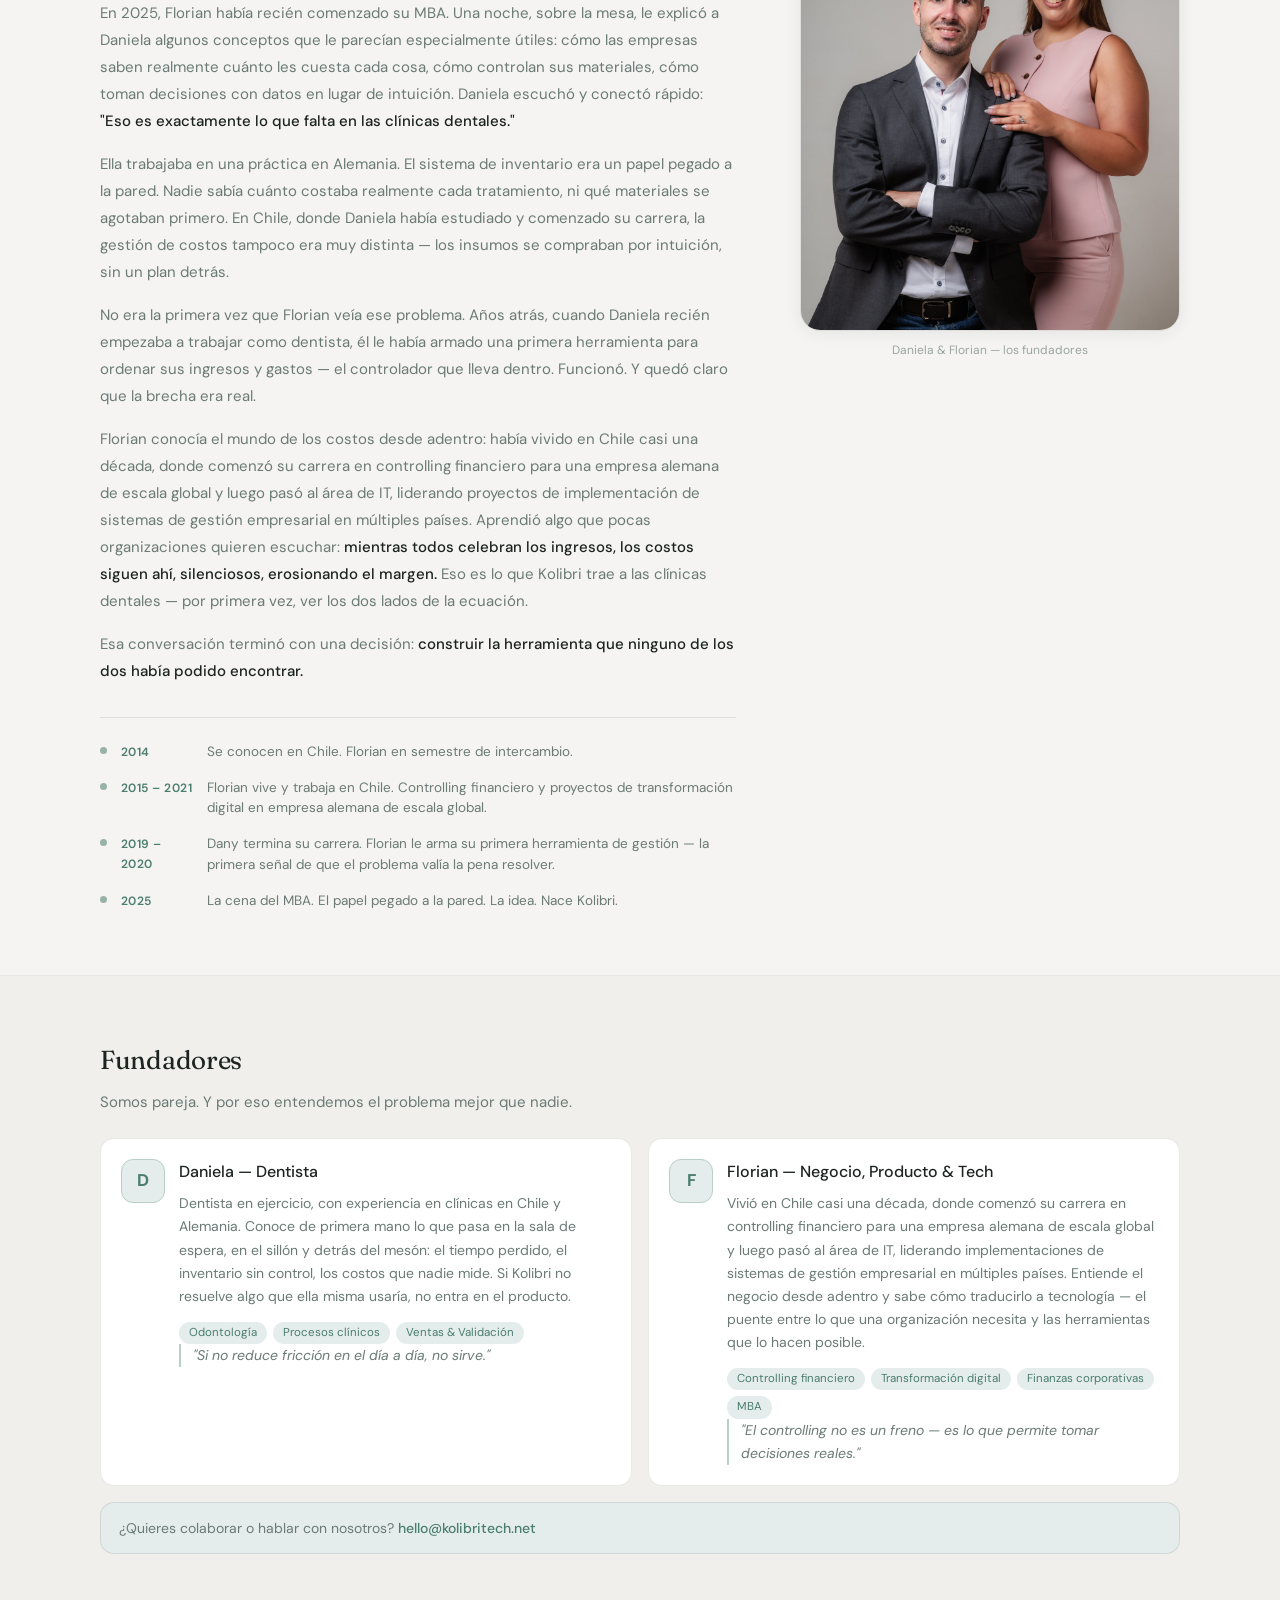
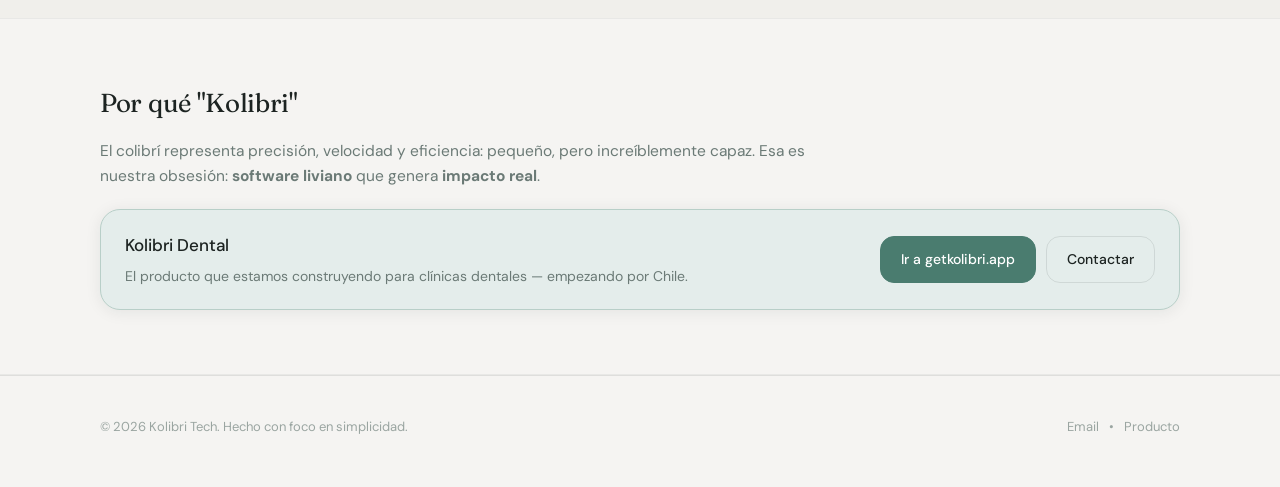
==== commit a36cc615: "Update index.html favicon" ====
--- a/index.html
+++ b/index.html
@@ -4,8 +4,8 @@
   <meta charset="utf-8" />
   <meta name="viewport" content="width=device-width,initial-scale=1" />
   <title>Kolibri Tech</title>
-  <meta name="description" content="Kolibri Tech — tecnología simple y útil para clínicas dentales reales en Latinoamérica." />
-  <link rel="icon" type="image/svg+xml" href="/assets/icons/favicon.svg" />
+  <meta name="description" content="Kolibri Tech — tecnología simple y útil para clínicas dentales en Latinoamérica." />
+  <link rel="icon" type="image/svg+xml" href="/assets/icons/kolibri-icon.svg" />
   <meta property="og:title" content="Kolibri Tech" />
   <meta property="og:description" content="Tecnología simple y útil para clínicas dentales reales en Latinoamérica." />
   <meta property="og:type" content="website" />
--- a/css/styles.css
+++ b/css/styles.css
@@ -148,10 +148,11 @@
   border-radius: 8px;
   transition: color .15s, background .15s;
 }
-.nav__menu a:hover {
-  color: var(--text);
-  background: var(--bg3);
-  text-decoration: none;
+.nav__menu a.btn {
+  color: #fff;
+}
+.nav__menu a.btn:hover {
+  color: #fff;
 }
  
 /* Language */
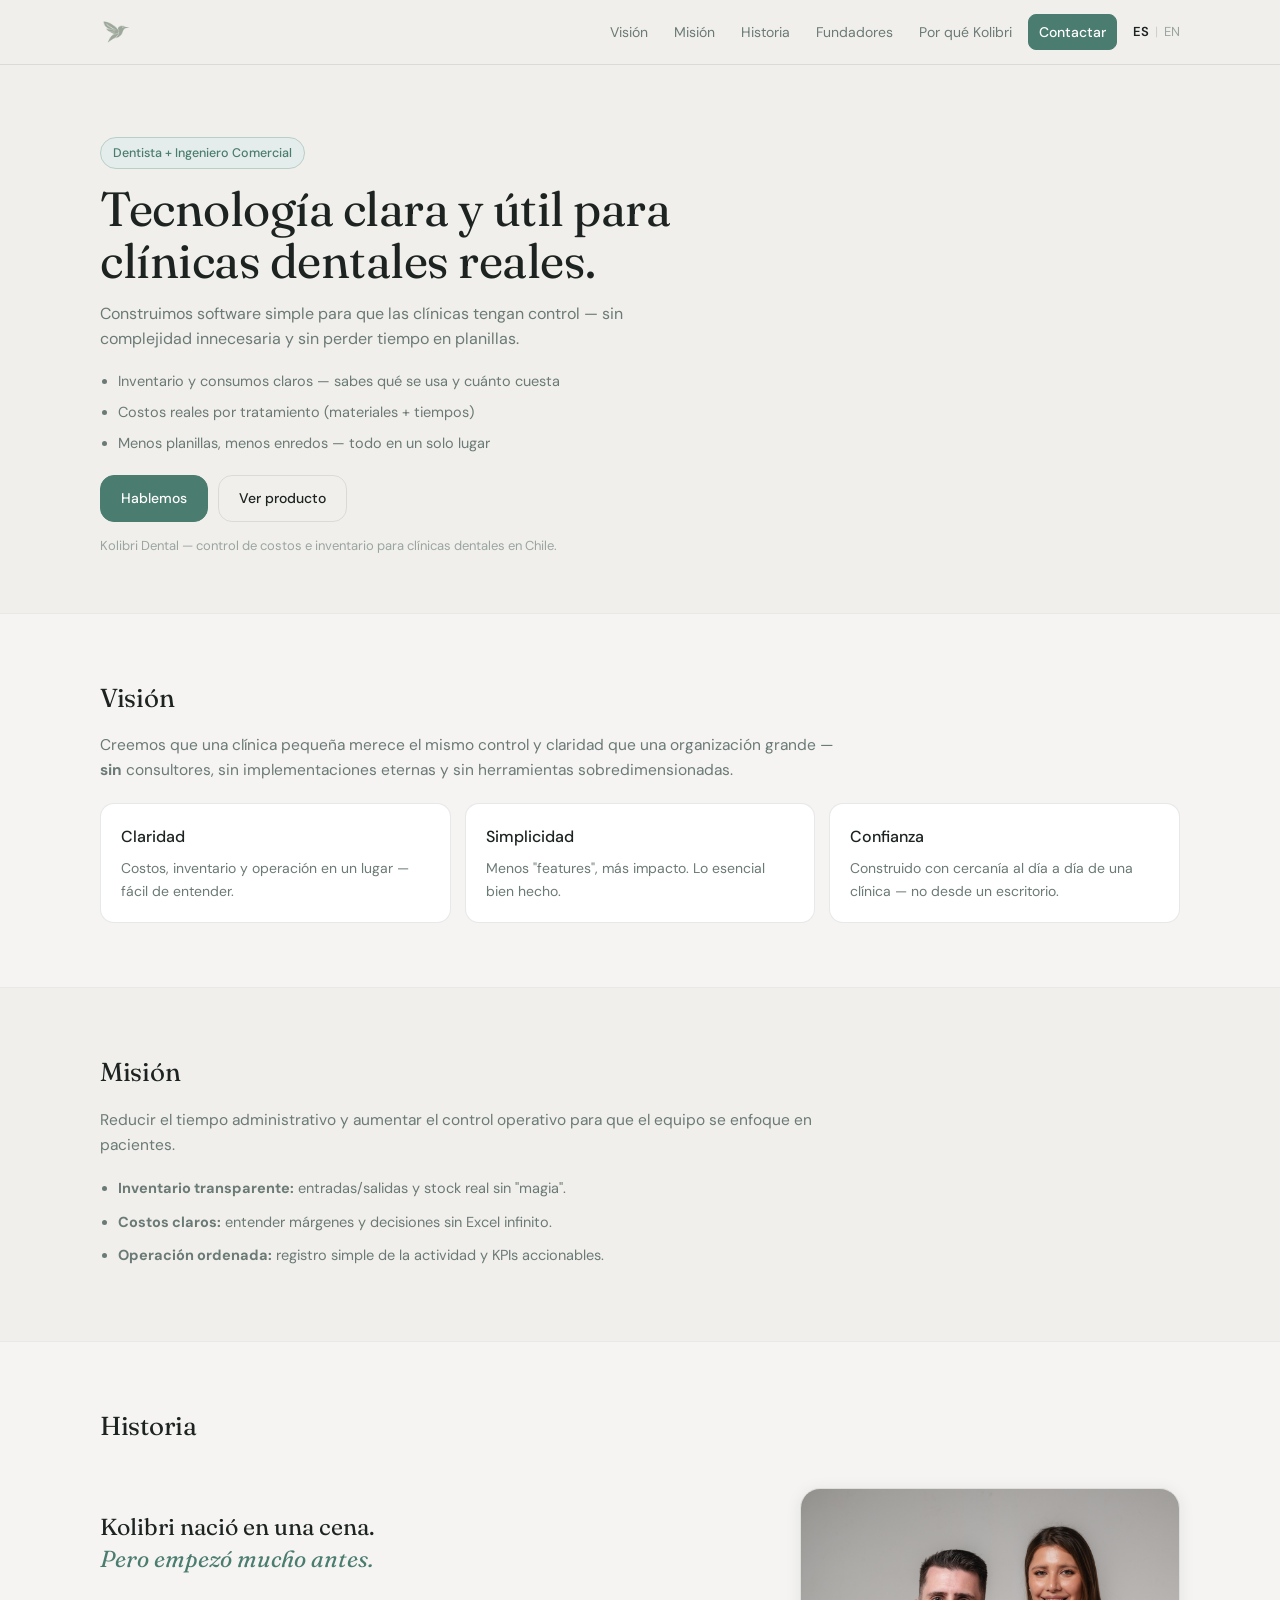
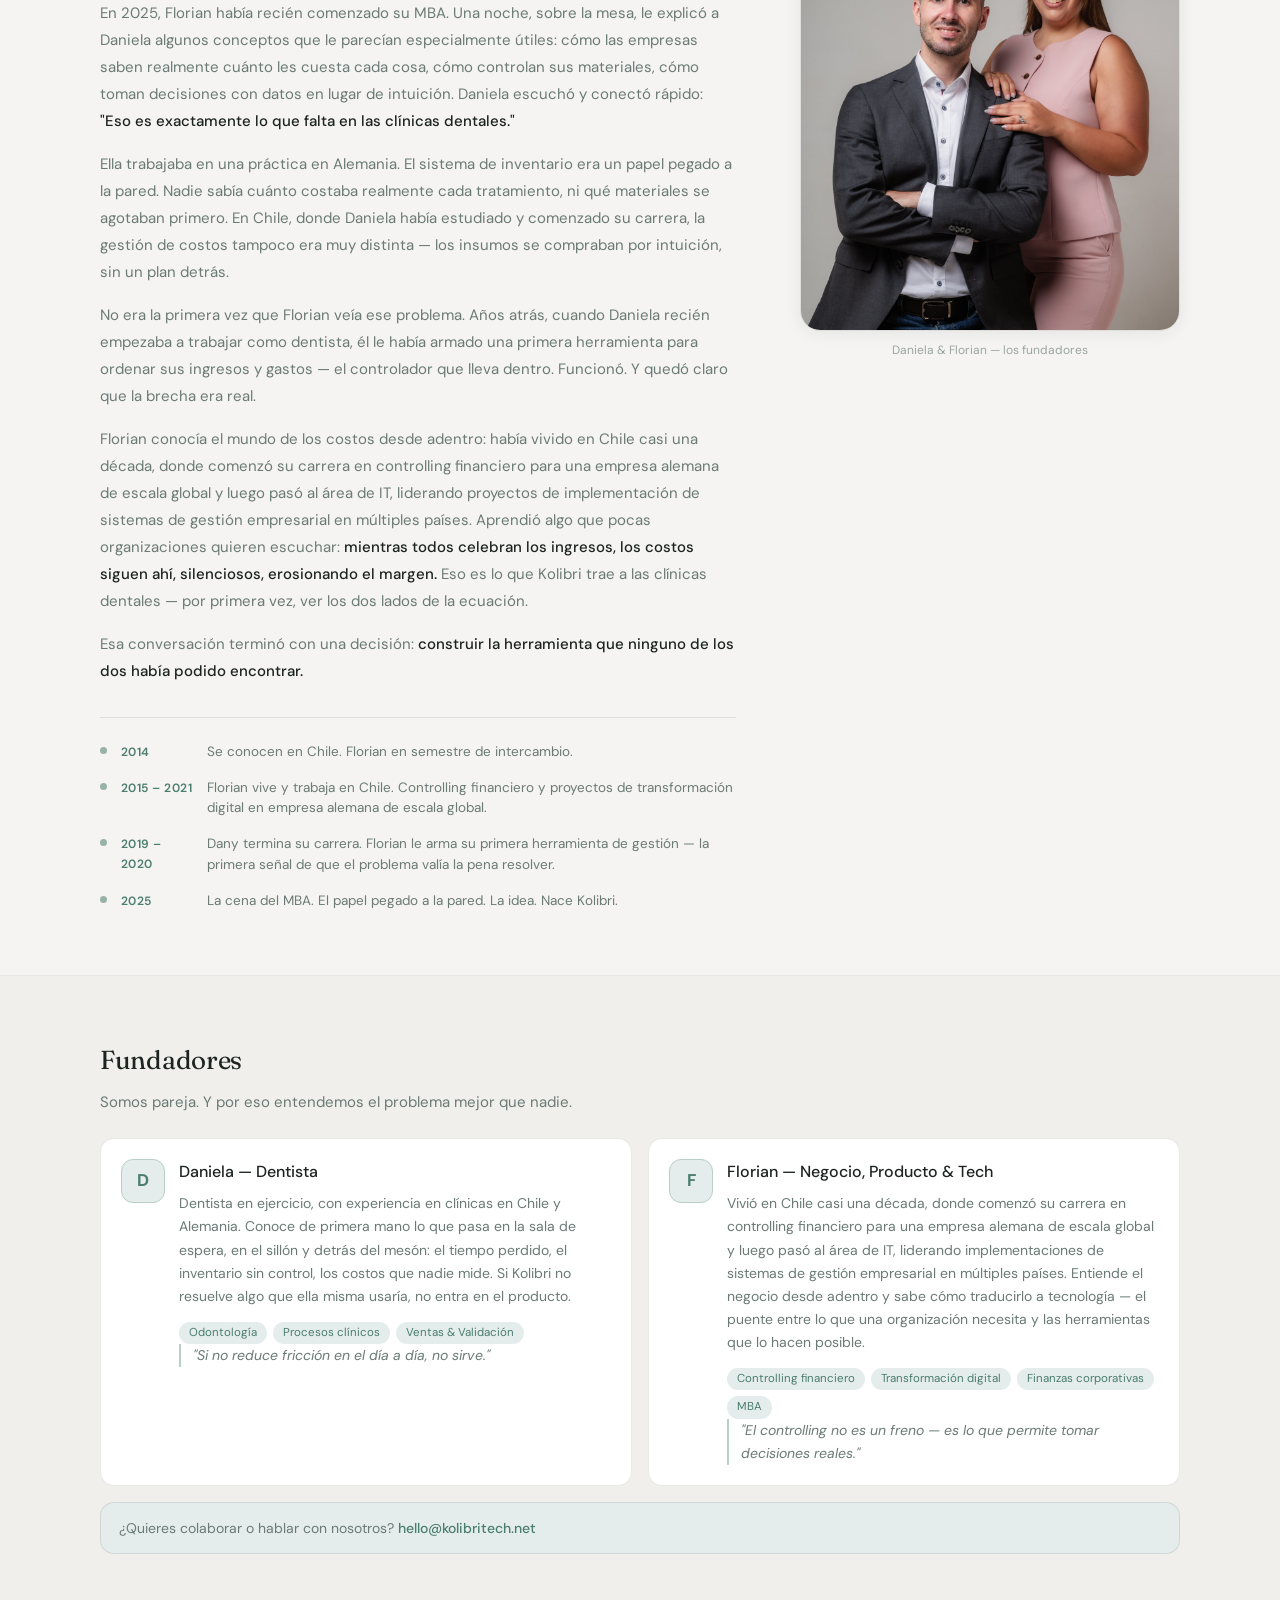
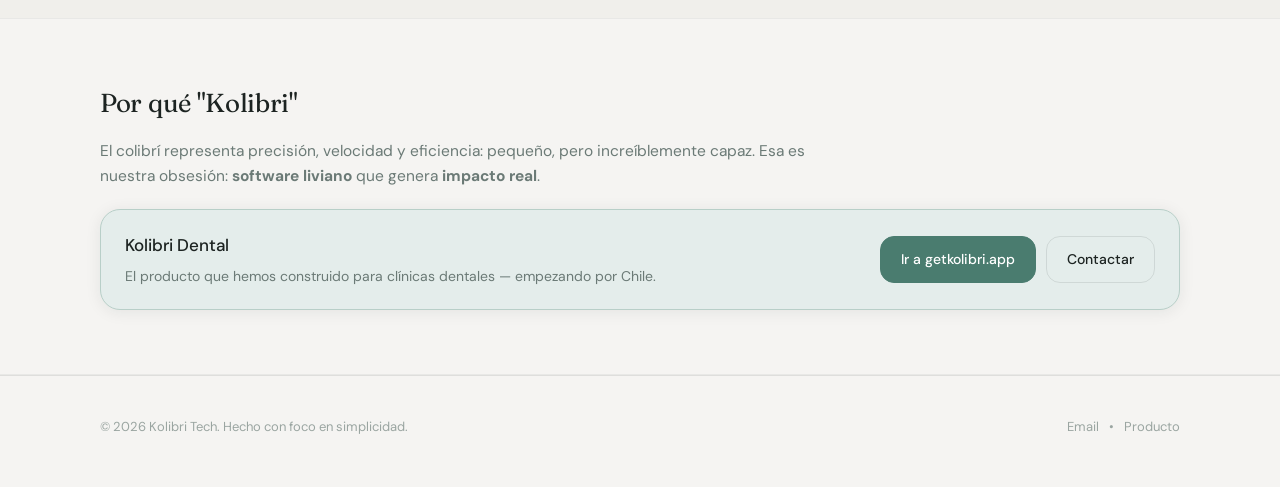
==== commit 624924c8: "Update index.html" ====
--- a/index.html
+++ b/index.html
@@ -5,10 +5,17 @@
   <meta name="viewport" content="width=device-width,initial-scale=1" />
   <title>Kolibri Tech</title>
   <meta name="description" content="Kolibri Tech — tecnología simple y útil para clínicas dentales en Latinoamérica." />
-  <link rel="icon" type="image/svg+xml" href="/assets/icons/kolibri-icon.svg" />
+  <link rel="icon" type="image/svg+xml" href="/assets/icons/kolibritech-icon.svg" />
   <meta property="og:title" content="Kolibri Tech" />
   <meta property="og:description" content="Tecnología simple y útil para clínicas dentales reales en Latinoamérica." />
   <meta property="og:type" content="website" />
+  <meta property="og:url" content="https://kolibritech.net/" />
+  <meta property="og:image" content="https://kolibritech.net/img/founders.jpg" />
+  <meta property="og:locale" content="es_CL" />
+  <meta name="twitter:card" content="summary_large_image" />
+  <meta name="twitter:title" content="Kolibri Tech" />
+  <meta name="twitter:description" content="Tecnología simple y útil para clínicas dentales reales en Latinoamérica." />
+  <meta name="twitter:image" content="https://kolibritech.net/img/founders.jpg" />
   <link rel="preconnect" href="https://fonts.googleapis.com">
   <link rel="preconnect" href="https://fonts.gstatic.com" crossorigin>
   <link href="https://fonts.googleapis.com/css2?family=Fraunces:ital,opsz,wght@0,9..144,300;0,9..144,400;1,9..144,300;1,9..144,400&family=DM+Sans:wght@300;400;500&display=swap" rel="stylesheet">
@@ -16,6 +23,50 @@
   <link rel="canonical" href="https://kolibritech.net/" />
   <link rel="alternate" hreflang="es" href="https://kolibritech.net/" />
   <link rel="alternate" hreflang="en" href="https://kolibritech.net/en/" />
+  <script type="application/ld+json">
+  {
+    "@context": "https://schema.org",
+    "@type": "Organization",
+    "@id": "https://kolibritech.net/#organization",
+    "name": "Kolibri Tech",
+    "url": "https://kolibritech.net/",
+    "logo": "https://kolibritech.net/assets/img/kolibri.png",
+    "description": "Kolibri Tech es la empresa detrás de Kolibri Dental, una plataforma de gestión y control de costos para clínicas dentales en Chile y Latinoamérica.",
+    "email": "hello@kolibritech.net",
+    "foundingDate": "2025",
+    "founders": [
+      {
+        "@type": "Person",
+        "name": "Daniela Tapia",
+        "jobTitle": "Co-fundadora",
+        "description": "Dentista en ejercicio, con experiencia clínica en Chile y Alemania. Responsable de validación clínica y producto en Kolibri Dental."
+      },
+      {
+        "@type": "Person",
+        "name": "Florian Witt",
+        "jobTitle": "Co-fundador",
+        "description": "Con background en controlling financiero y transformación digital (SAP, Workday). Responsable de negocio, producto y tecnología en Kolibri Dental."
+      }
+    ],
+    "sameAs": [
+      "https://getkolibri.app/"
+    ]
+  }
+  </script>
+  <script type="application/ld+json">
+  {
+    "@context": "https://schema.org",
+    "@type": "SoftwareApplication",
+    "name": "Kolibri Dental",
+    "creator": {
+      "@id": "https://kolibritech.net/#organization"
+    },
+    "applicationCategory": "BusinessApplication",
+    "applicationSubCategory": "Dental Practice Management Software",
+    "url": "https://getkolibri.app/",
+    "description": "Software de gestión y control de costos para clínicas dentales en Chile y Latinoamérica, construido por Kolibri Tech."
+  }
+  </script>
 </head>
 <body>
   <a class="skip-link" href="#main">Saltar al contenido</a>
@@ -77,7 +128,7 @@
             <a class="btn btn--ghost" href="https://getkolibri.app" target="_blank" rel="noreferrer">Ver producto</a>
           </div>
           <p class="fineprint">
-            Estamos construyendo Kolibri Dental (MVP) para Chile — aprendiendo rápido con clínicas reales.
+            Kolibri Dental — control de costos e inventario para clínicas dentales en Chile.
           </p>
         </div>
       </div>
@@ -282,7 +333,7 @@
         <div class="ctaCard">
           <div>
             <h3>Kolibri Dental</h3>
-            <p>El producto que estamos construyendo para clínicas dentales — empezando por Chile.</p>
+            <p>El producto que hemos construido para clínicas dentales — empezando por Chile.</p>
           </div>
           <div class="ctaCard__actions">
             <a class="btn" href="https://getkolibri.app" target="_blank" rel="noreferrer">Ir a getkolibri.app</a>
@@ -309,4 +360,3 @@
   <script src="/js/main.js"></script>
 </body>
 </html>
- 
